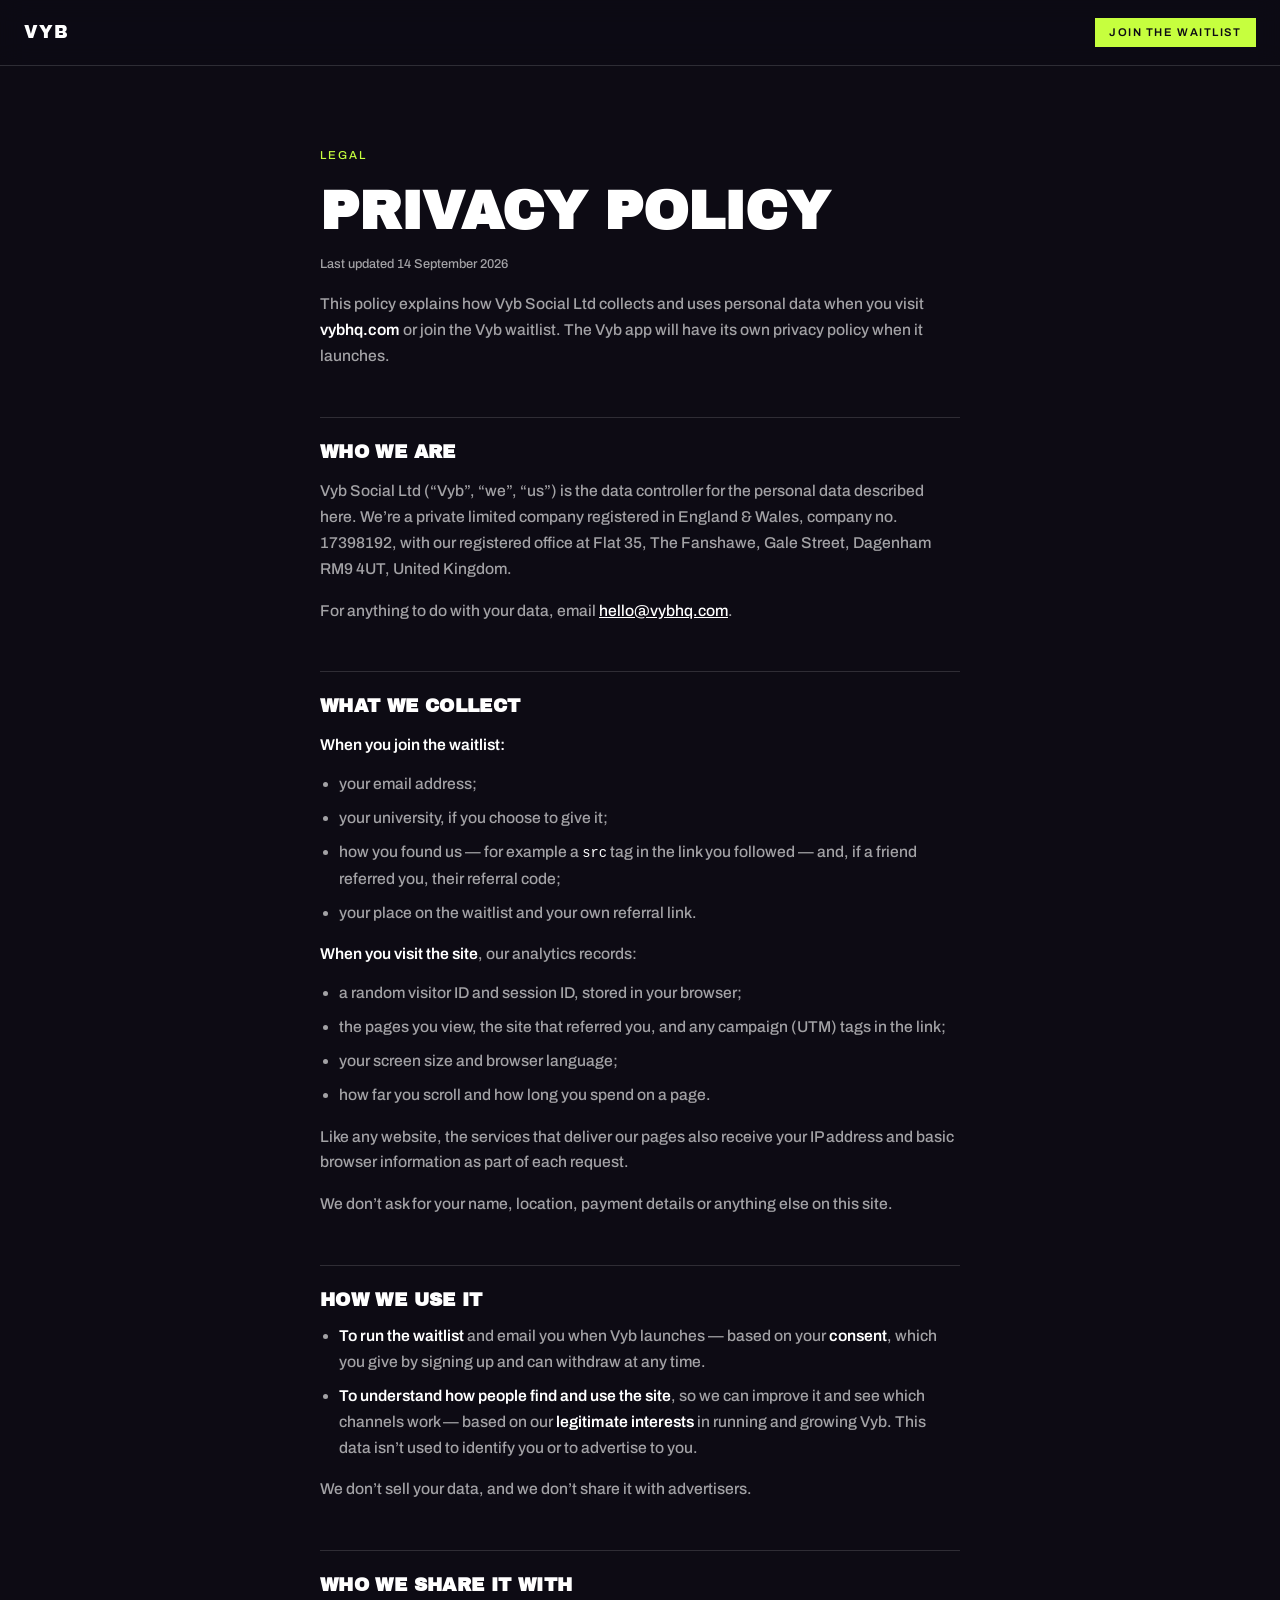
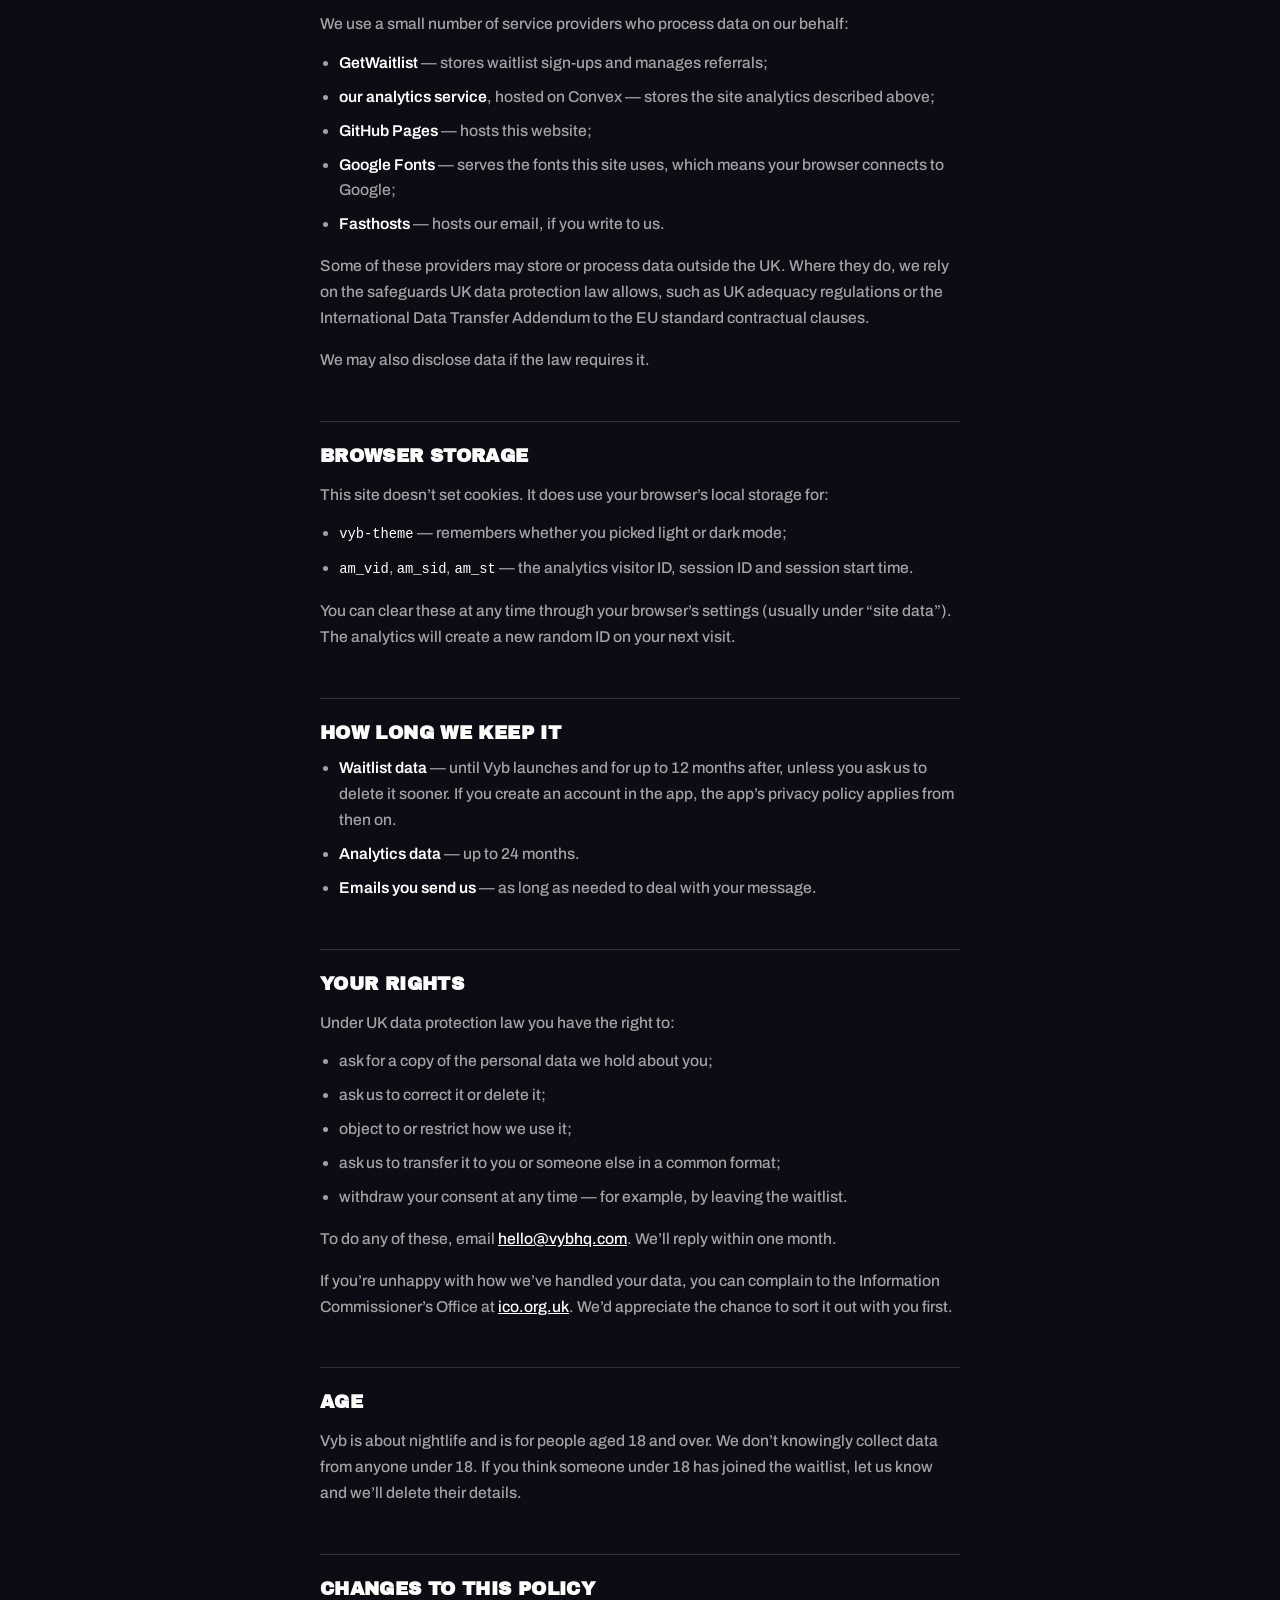
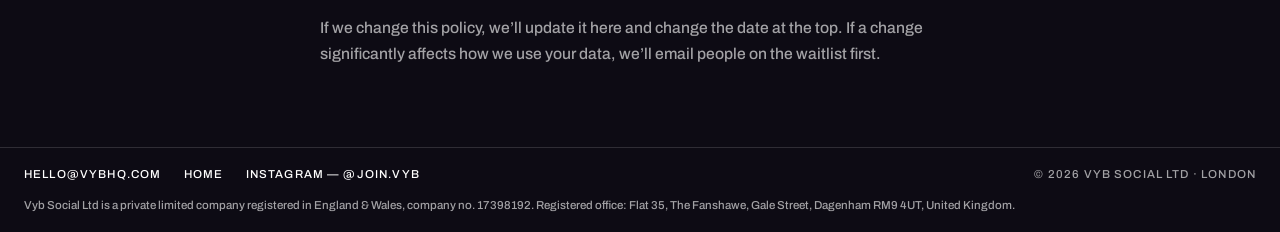
==== privacy.html @ f9a5bfe7 "Add About section, company footer, and privacy policy page Ties vybhq.com to Vyb Social Ltd for Appl" ====
<!DOCTYPE html>
<html lang="en">
<head>
<meta charset="utf-8">
<meta name="viewport" content="width=device-width, initial-scale=1">
<title>Privacy Policy — Vyb</title>
<meta name="description" content="How Vyb Social Ltd collects and uses personal data on vybhq.com and the Vyb waitlist.">
<link rel="icon" href="data:image/svg+xml,<svg xmlns='http://www.w3.org/2000/svg' viewBox='0 0 100 100'><rect width='100' height='100' rx='22' fill='%230D0B14'/><text x='50' y='72' font-size='60' font-family='Arial Black,sans-serif' font-weight='900' fill='%23C6FF3E' text-anchor='middle'>V</text></svg>">
<link rel="preconnect" href="https://fonts.googleapis.com">
<link rel="preconnect" href="https://fonts.gstatic.com" crossorigin>
<link href="https://fonts.googleapis.com/css2?family=Archivo:wght@500;600&family=Archivo+Black&display=swap" rel="stylesheet">
<style>
  :root {
    --bg: #0D0B14;
    --ink: #FFFFFF;
    --accent: #C6FF3E;
    --on-accent: #0D0B14;
    --muted: rgba(255,255,255,.62);
    --line: rgba(255,255,255,.14);
    --header-bg: rgba(13,11,20,.85);
  }
  [data-theme="light"] {
    --bg: #FFF6E8;
    --ink: #1B1B1B;
    --accent: #FF5C1F;
    --on-accent: #FFFFFF;
    --muted: #6E6250;
    --line: rgba(27,27,27,.16);
    --header-bg: rgba(255,246,232,.88);
  }
  * { margin: 0; padding: 0; box-sizing: border-box; }
  html { -webkit-text-size-adjust: 100%; }
  body {
    background: var(--bg);
    color: var(--ink);
    font-family: "Archivo", system-ui, sans-serif;
    font-weight: 500;
  }
  header {
    position: sticky;
    top: 0;
    z-index: 10;
    display: flex;
    justify-content: space-between;
    align-items: center;
    padding: 1.1rem 1.5rem;
    background: var(--header-bg);
    backdrop-filter: blur(12px);
    border-bottom: 1px solid var(--line);
  }
  .wordmark {
    font-family: "Archivo Black", sans-serif;
    font-size: 1.1rem;
    letter-spacing: .06em;
    color: var(--ink);
    text-decoration: none;
  }
  .header-cta {
    font-size: .7rem;
    font-weight: 600;
    letter-spacing: .14em;
    text-transform: uppercase;
    color: var(--on-accent);
    background: var(--accent);
    padding: .55rem .9rem;
    text-decoration: none;
  }
  main { padding: 4rem 1.5rem 5rem; }
  .inner { max-width: 40rem; margin: 0 auto; }
  .kicker {
    font-size: .72rem;
    letter-spacing: .18em;
    text-transform: uppercase;
    color: var(--accent);
    margin-bottom: 1.2rem;
  }
  h1 {
    font-family: "Archivo Black", sans-serif;
    font-size: clamp(2.2rem, 9vw, 3.4rem);
    line-height: 1;
    text-transform: uppercase;
  }
  .updated { margin-top: 1rem; font-size: .8rem; color: var(--muted); }
  h2 {
    font-family: "Archivo Black", sans-serif;
    font-size: 1.15rem;
    text-transform: uppercase;
    letter-spacing: .02em;
    margin-top: 3rem;
    padding-top: 1.5rem;
    border-top: 1px solid var(--line);
  }
  p, li { font-size: .98rem; line-height: 1.65; color: var(--muted); }
  p { margin-top: 1rem; }
  ul { margin-top: .8rem; padding-left: 1.2rem; }
  li + li { margin-top: .5rem; }
  b { color: var(--ink); font-weight: 600; }
  a { color: var(--ink); }
  a:hover { color: var(--accent); }
  code { font-size: .88em; color: var(--ink); }

  footer {
    border-top: 1px solid var(--line);
    padding: 1.25rem 1.5rem;
    display: flex;
    justify-content: space-between;
    align-items: center;
    gap: 1rem;
    flex-wrap: wrap;
    font-size: .72rem;
    letter-spacing: .1em;
    text-transform: uppercase;
    color: var(--muted);
  }
  footer a { color: var(--ink); text-decoration: none; }
  footer a:hover { color: var(--accent); }
  .footer-links { display: flex; flex-wrap: wrap; gap: .6rem 1.4rem; }
  .legal {
    flex-basis: 100%;
    font-size: .72rem;
    letter-spacing: 0;
    text-transform: none;
    line-height: 1.6;
    margin: 0;
  }
</style>
<script>
  // Match the theme chosen on the home page.
  try {
    if (localStorage.getItem("vyb-theme") === "light") {
      document.documentElement.setAttribute("data-theme", "light");
    }
  } catch (e) {}
</script>
</head>
<body>
  <header>
    <a class="wordmark" href="./">VYB</a>
    <a class="header-cta" href="./#join">Join the waitlist</a>
  </header>

  <main>
    <div class="inner">
      <p class="kicker">Legal</p>
      <h1>Privacy policy</h1>
      <p class="updated">Last updated 14 September 2026</p>

      <p>This policy explains how Vyb Social Ltd collects and uses personal data when you visit <b>vybhq.com</b> or join the Vyb waitlist. The Vyb app will have its own privacy policy when it launches.</p>

      <h2>Who we are</h2>
      <p>Vyb Social Ltd (“Vyb”, “we”, “us”) is the data controller for the personal data described here. We’re a private limited company registered in England &amp; Wales, company no. 17398192, with our registered office at Flat 35, The Fanshawe, Gale Street, Dagenham RM9 4UT, United Kingdom.</p>
      <p>For anything to do with your data, email <a href="mailto:hello@vybhq.com">hello@vybhq.com</a>.</p>

      <h2>What we collect</h2>
      <p><b>When you join the waitlist:</b></p>
      <ul>
        <li>your email address;</li>
        <li>your university, if you choose to give it;</li>
        <li>how you found us — for example a <code>src</code> tag in the link you followed — and, if a friend referred you, their referral code;</li>
        <li>your place on the waitlist and your own referral link.</li>
      </ul>
      <p><b>When you visit the site</b>, our analytics records:</p>
      <ul>
        <li>a random visitor ID and session ID, stored in your browser;</li>
        <li>the pages you view, the site that referred you, and any campaign (UTM) tags in the link;</li>
        <li>your screen size and browser language;</li>
        <li>how far you scroll and how long you spend on a page.</li>
      </ul>
      <p>Like any website, the services that deliver our pages also receive your IP address and basic browser information as part of each request.</p>
      <p>We don’t ask for your name, location, payment details or anything else on this site.</p>

      <h2>How we use it</h2>
      <ul>
        <li><b>To run the waitlist</b> and email you when Vyb launches — based on your <b>consent</b>, which you give by signing up and can withdraw at any time.</li>
        <li><b>To understand how people find and use the site</b>, so we can improve it and see which channels work — based on our <b>legitimate interests</b> in running and growing Vyb. This data isn’t used to identify you or to advertise to you.</li>
      </ul>
      <p>We don’t sell your data, and we don’t share it with advertisers.</p>

      <h2>Who we share it with</h2>
      <p>We use a small number of service providers who process data on our behalf:</p>
      <ul>
        <li><b>GetWaitlist</b> — stores waitlist sign-ups and manages referrals;</li>
        <li><b>our analytics service</b>, hosted on Convex — stores the site analytics described above;</li>
        <li><b>GitHub Pages</b> — hosts this website;</li>
        <li><b>Google Fonts</b> — serves the fonts this site uses, which means your browser connects to Google;</li>
        <li><b>Fasthosts</b> — hosts our email, if you write to us.</li>
      </ul>
      <p>Some of these providers may store or process data outside the UK. Where they do, we rely on the safeguards UK data protection law allows, such as UK adequacy regulations or the International Data Transfer Addendum to the EU standard contractual clauses.</p>
      <p>We may also disclose data if the law requires it.</p>

      <h2>Browser storage</h2>
      <p>This site doesn’t set cookies. It does use your browser’s local storage for:</p>
      <ul>
        <li><code>vyb-theme</code> — remembers whether you picked light or dark mode;</li>
        <li><code>am_vid</code>, <code>am_sid</code>, <code>am_st</code> — the analytics visitor ID, session ID and session start time.</li>
      </ul>
      <p>You can clear these at any time through your browser’s settings (usually under “site data”). The analytics will create a new random ID on your next visit.</p>

      <h2>How long we keep it</h2>
      <ul>
        <li><b>Waitlist data</b> — until Vyb launches and for up to 12 months after, unless you ask us to delete it sooner. If you create an account in the app, the app’s privacy policy applies from then on.</li>
        <li><b>Analytics data</b> — up to 24 months.</li>
        <li><b>Emails you send us</b> — as long as needed to deal with your message.</li>
      </ul>

      <h2>Your rights</h2>
      <p>Under UK data protection law you have the right to:</p>
      <ul>
        <li>ask for a copy of the personal data we hold about you;</li>
        <li>ask us to correct it or delete it;</li>
        <li>object to or restrict how we use it;</li>
        <li>ask us to transfer it to you or someone else in a common format;</li>
        <li>withdraw your consent at any time — for example, by leaving the waitlist.</li>
      </ul>
      <p>To do any of these, email <a href="mailto:hello@vybhq.com">hello@vybhq.com</a>. We’ll reply within one month.</p>
      <p>If you’re unhappy with how we’ve handled your data, you can complain to the Information Commissioner’s Office at <a href="https://ico.org.uk/make-a-complaint/" target="_blank" rel="noopener">ico.org.uk</a>. We’d appreciate the chance to sort it out with you first.</p>

      <h2>Age</h2>
      <p>Vyb is about nightlife and is for people aged 18 and over. We don’t knowingly collect data from anyone under 18. If you think someone under 18 has joined the waitlist, let us know and we’ll delete their details.</p>

      <h2>Changes to this policy</h2>
      <p>If we change this policy, we’ll update it here and change the date at the top. If a change significantly affects how we use your data, we’ll email people on the waitlist first.</p>
    </div>
  </main>

  <footer>
    <nav class="footer-links">
      <a href="mailto:hello@vybhq.com">hello@vybhq.com</a>
      <a href="./">Home</a>
      <a href="https://instagram.com/join.vyb" target="_blank" rel="noopener">Instagram — @join.vyb</a>
    </nav>
    <span>© 2026 Vyb Social Ltd · London</span>
    <p class="legal">Vyb Social Ltd is a private limited company registered in England &amp; Wales, company no. 17398192. Registered office: Flat 35, The Fanshawe, Gale Street, Dagenham RM9 4UT, United Kingdom.</p>
  </footer>
</body>
</html>
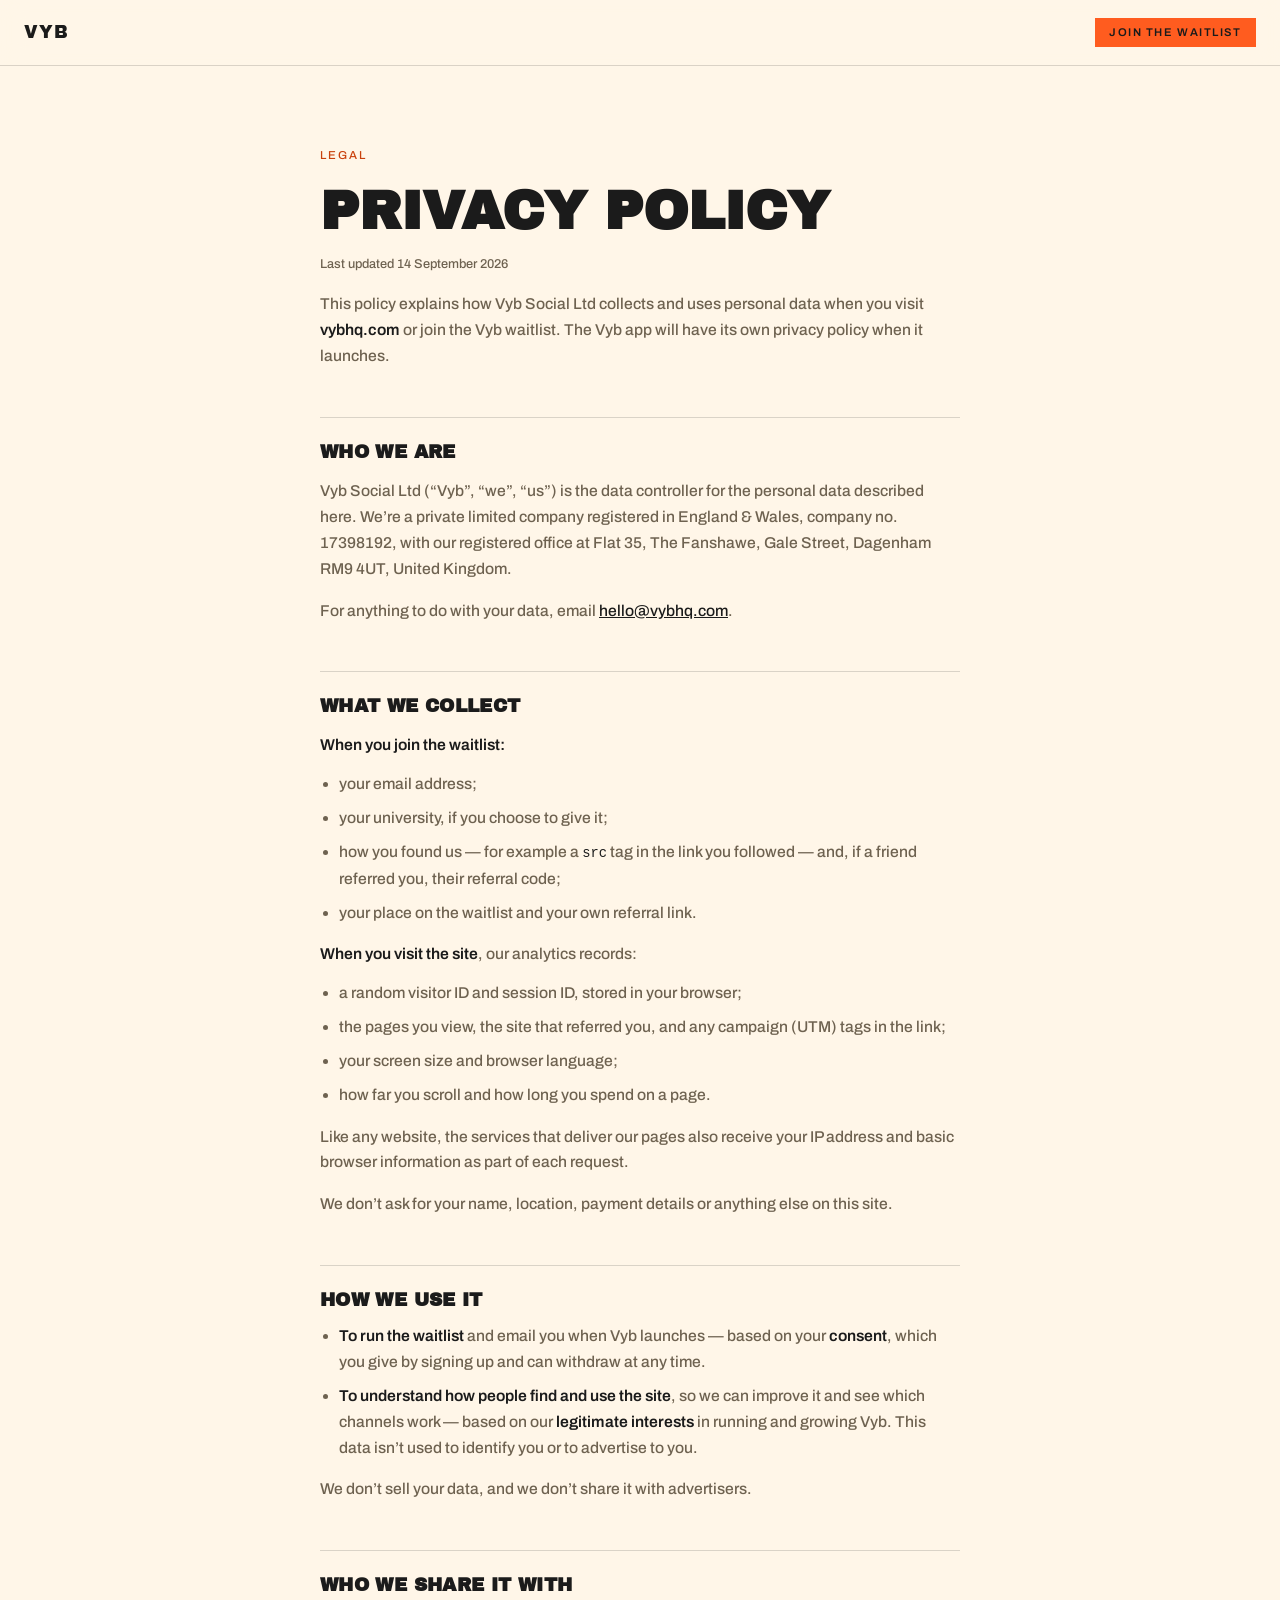
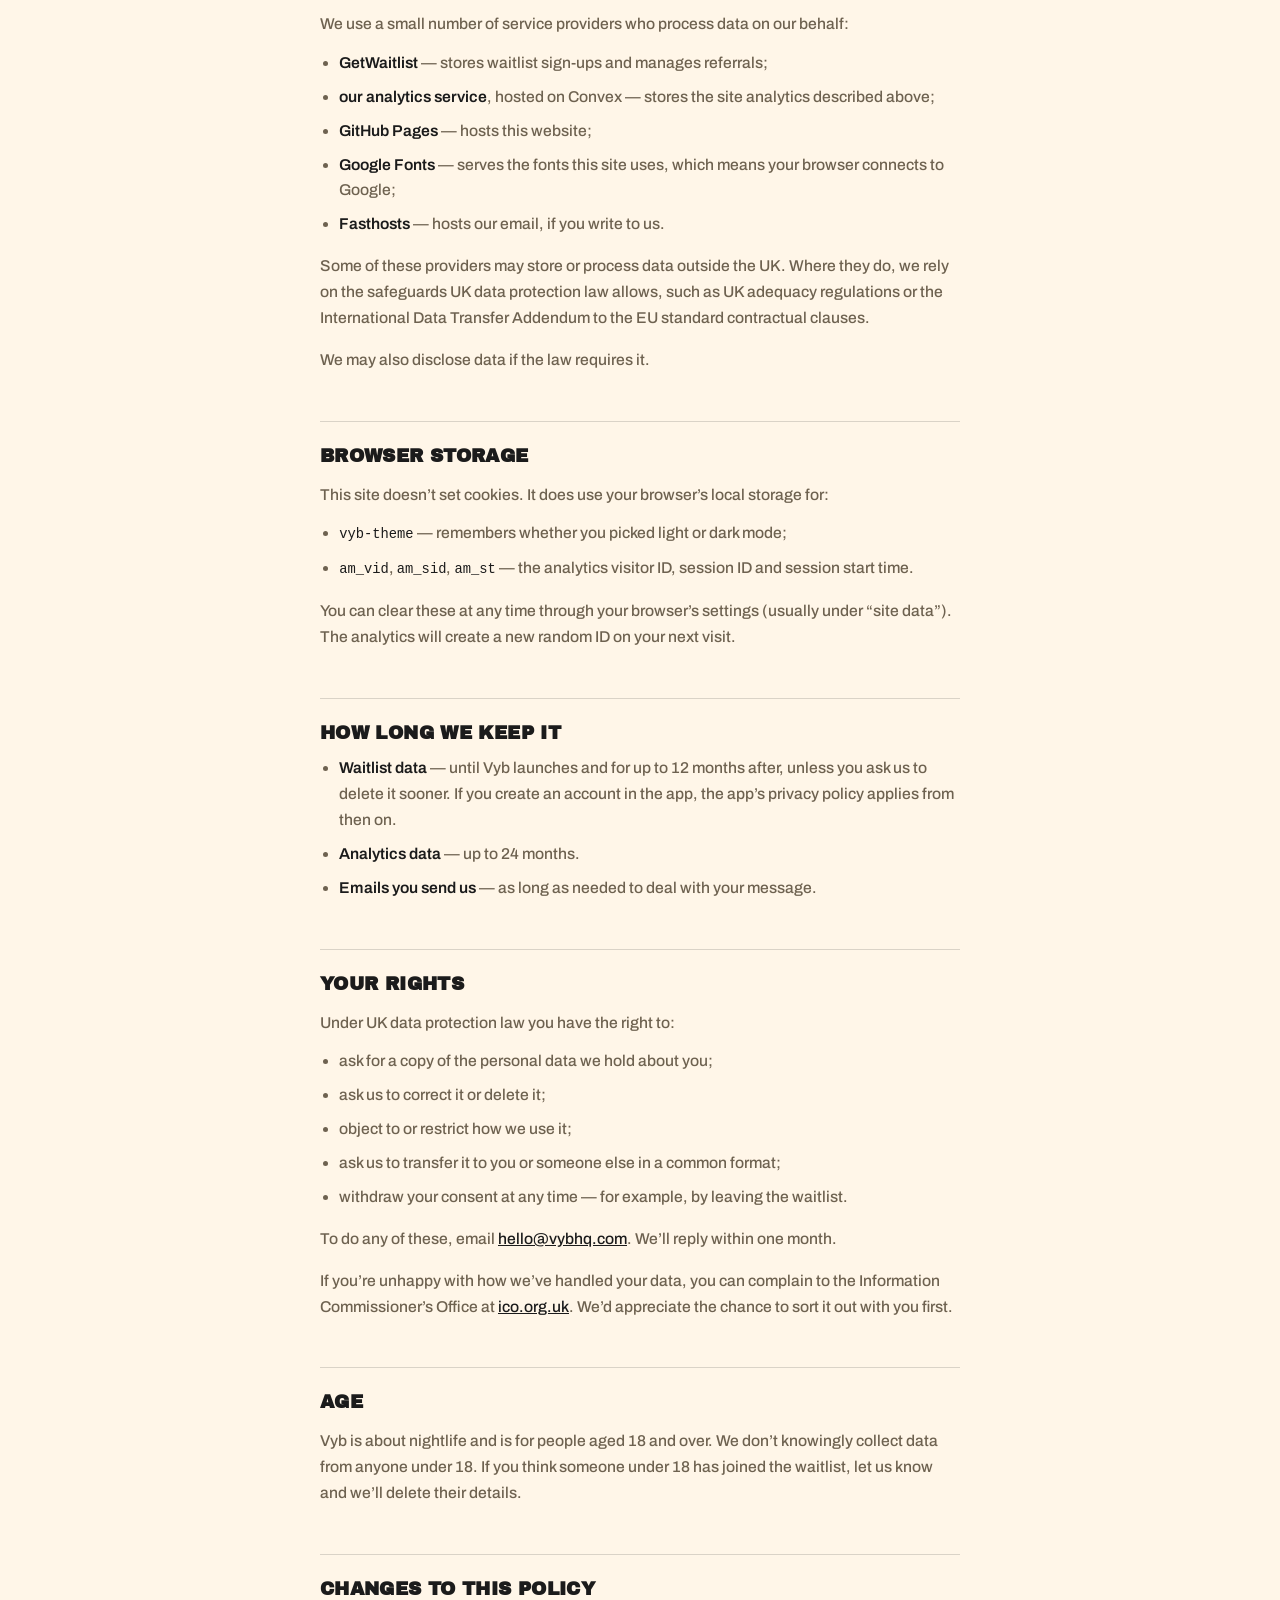
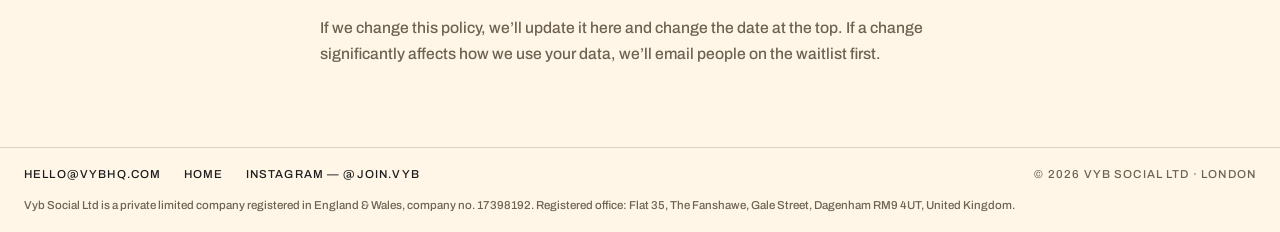
==== commit b14079f9: "Shorten scroll zoom and set theme before first paint - Cut the sticky zoom stage from 260svh to 180s" ====
--- a/privacy.html
+++ b/privacy.html
@@ -14,6 +14,7 @@
     --bg: #0D0B14;
     --ink: #FFFFFF;
     --accent: #C6FF3E;
+    --accent-text: #C6FF3E;
     --on-accent: #0D0B14;
     --muted: rgba(255,255,255,.62);
     --line: rgba(255,255,255,.14);
@@ -22,8 +23,9 @@
   [data-theme="light"] {
     --bg: #FFF6E8;
     --ink: #1B1B1B;
-    --accent: #FF5C1F;
-    --on-accent: #FFFFFF;
+    --accent: #FF5C1F;       /* fills (buttons) — pair with dark text, 5.6:1 */
+    --accent-text: #C9410C;  /* orange text on cream — 4.6:1 (AA) */
+    --on-accent: #1B1B1B;
     --muted: #6E6250;
     --line: rgba(27,27,27,.16);
     --header-bg: rgba(255,246,232,.88);
@@ -71,7 +73,7 @@
     font-size: .72rem;
     letter-spacing: .18em;
     text-transform: uppercase;
-    color: var(--accent);
+    color: var(--accent-text);
     margin-bottom: 1.2rem;
   }
   h1 {
@@ -96,7 +98,7 @@
   li + li { margin-top: .5rem; }
   b { color: var(--ink); font-weight: 600; }
   a { color: var(--ink); }
-  a:hover { color: var(--accent); }
+  a:hover { color: var(--accent-text); }
   code { font-size: .88em; color: var(--ink); }
 
   footer {
@@ -113,7 +115,7 @@
     color: var(--muted);
   }
   footer a { color: var(--ink); text-decoration: none; }
-  footer a:hover { color: var(--accent); }
+  footer a:hover { color: var(--accent-text); }
   .footer-links { display: flex; flex-wrap: wrap; gap: .6rem 1.4rem; }
   .legal {
     flex-basis: 100%;
@@ -125,12 +127,15 @@
   }
 </style>
 <script>
-  // Match the theme chosen on the home page.
-  try {
-    if (localStorage.getItem("vyb-theme") === "light") {
-      document.documentElement.setAttribute("data-theme", "light");
+  // Match the home page: saved choice, else the device setting.
+  (function () {
+    var mode = null;
+    try { mode = localStorage.getItem("vyb-theme"); } catch (e) {}
+    if (mode !== "light" && mode !== "dark") {
+      mode = window.matchMedia && matchMedia("(prefers-color-scheme: light)").matches ? "light" : "dark";
     }
-  } catch (e) {}
+    if (mode === "light") document.documentElement.setAttribute("data-theme", "light");
+  })();
 </script>
 </head>
 <body>
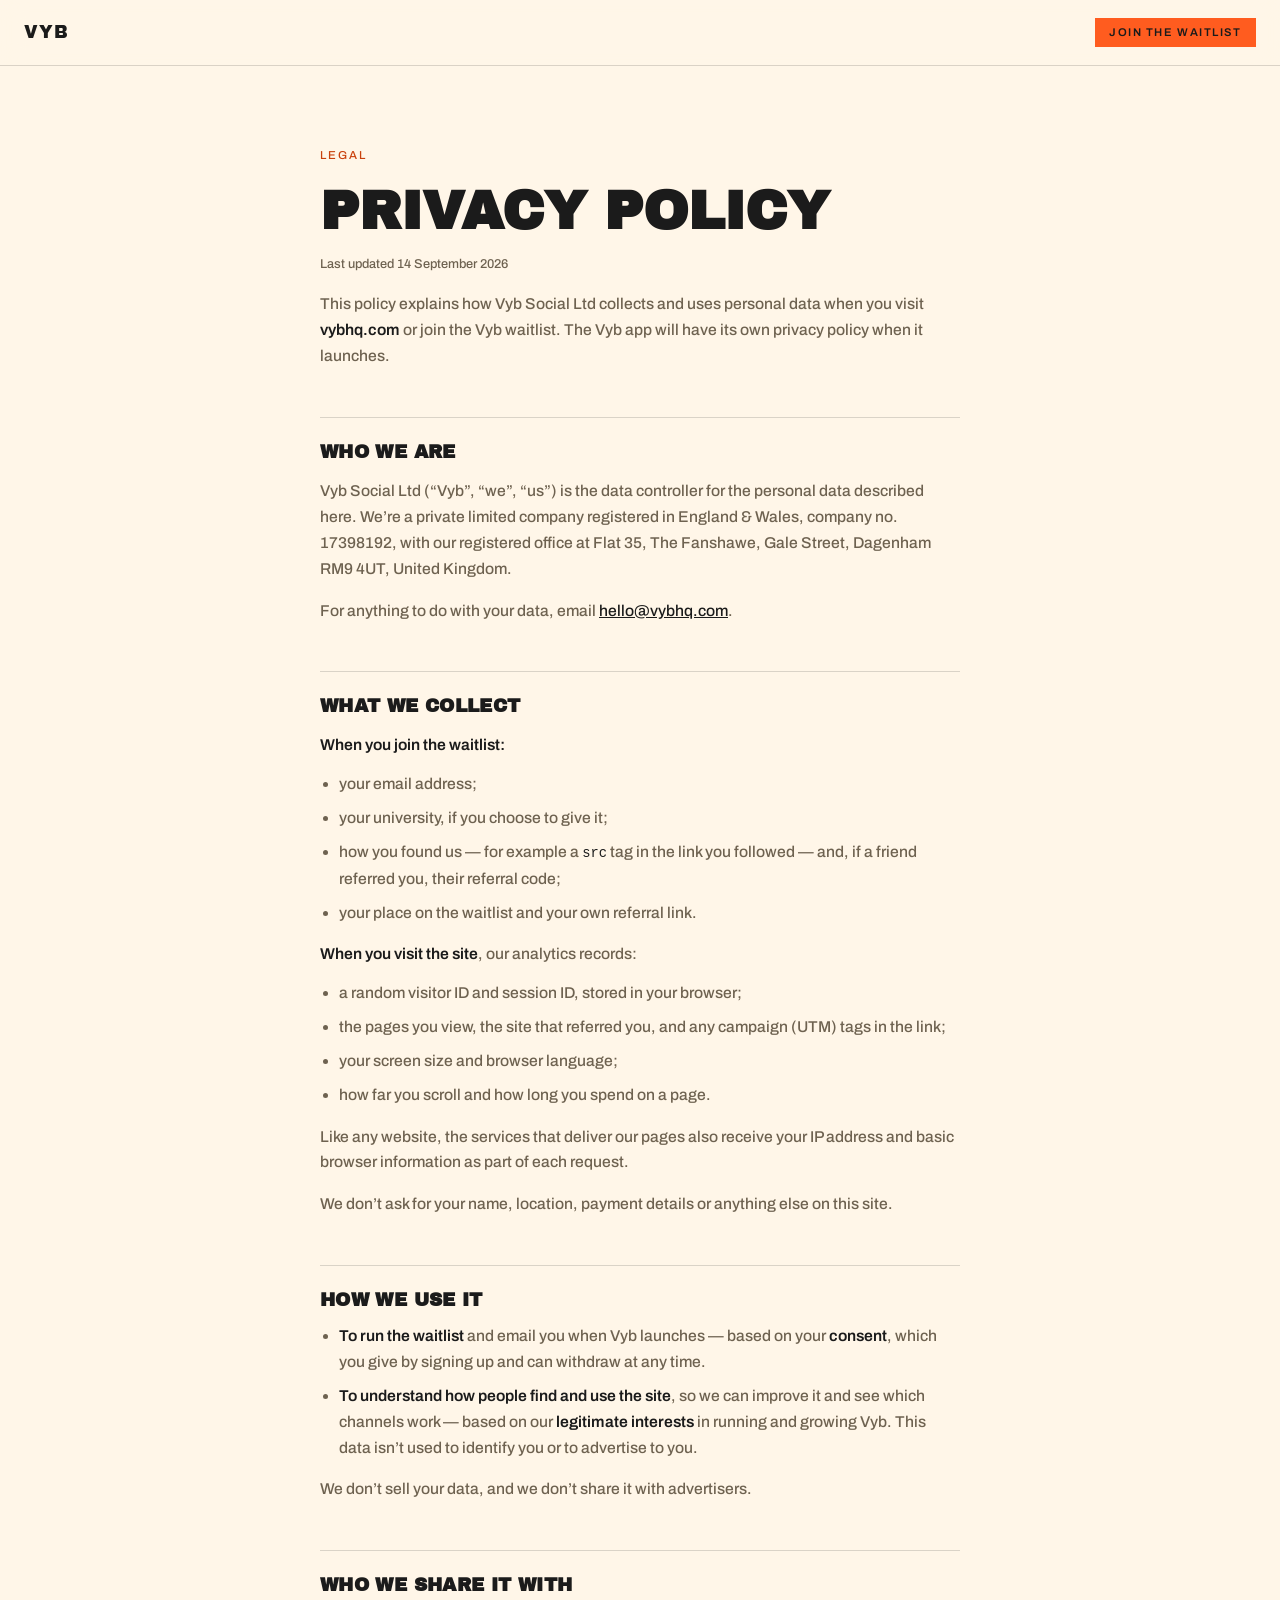
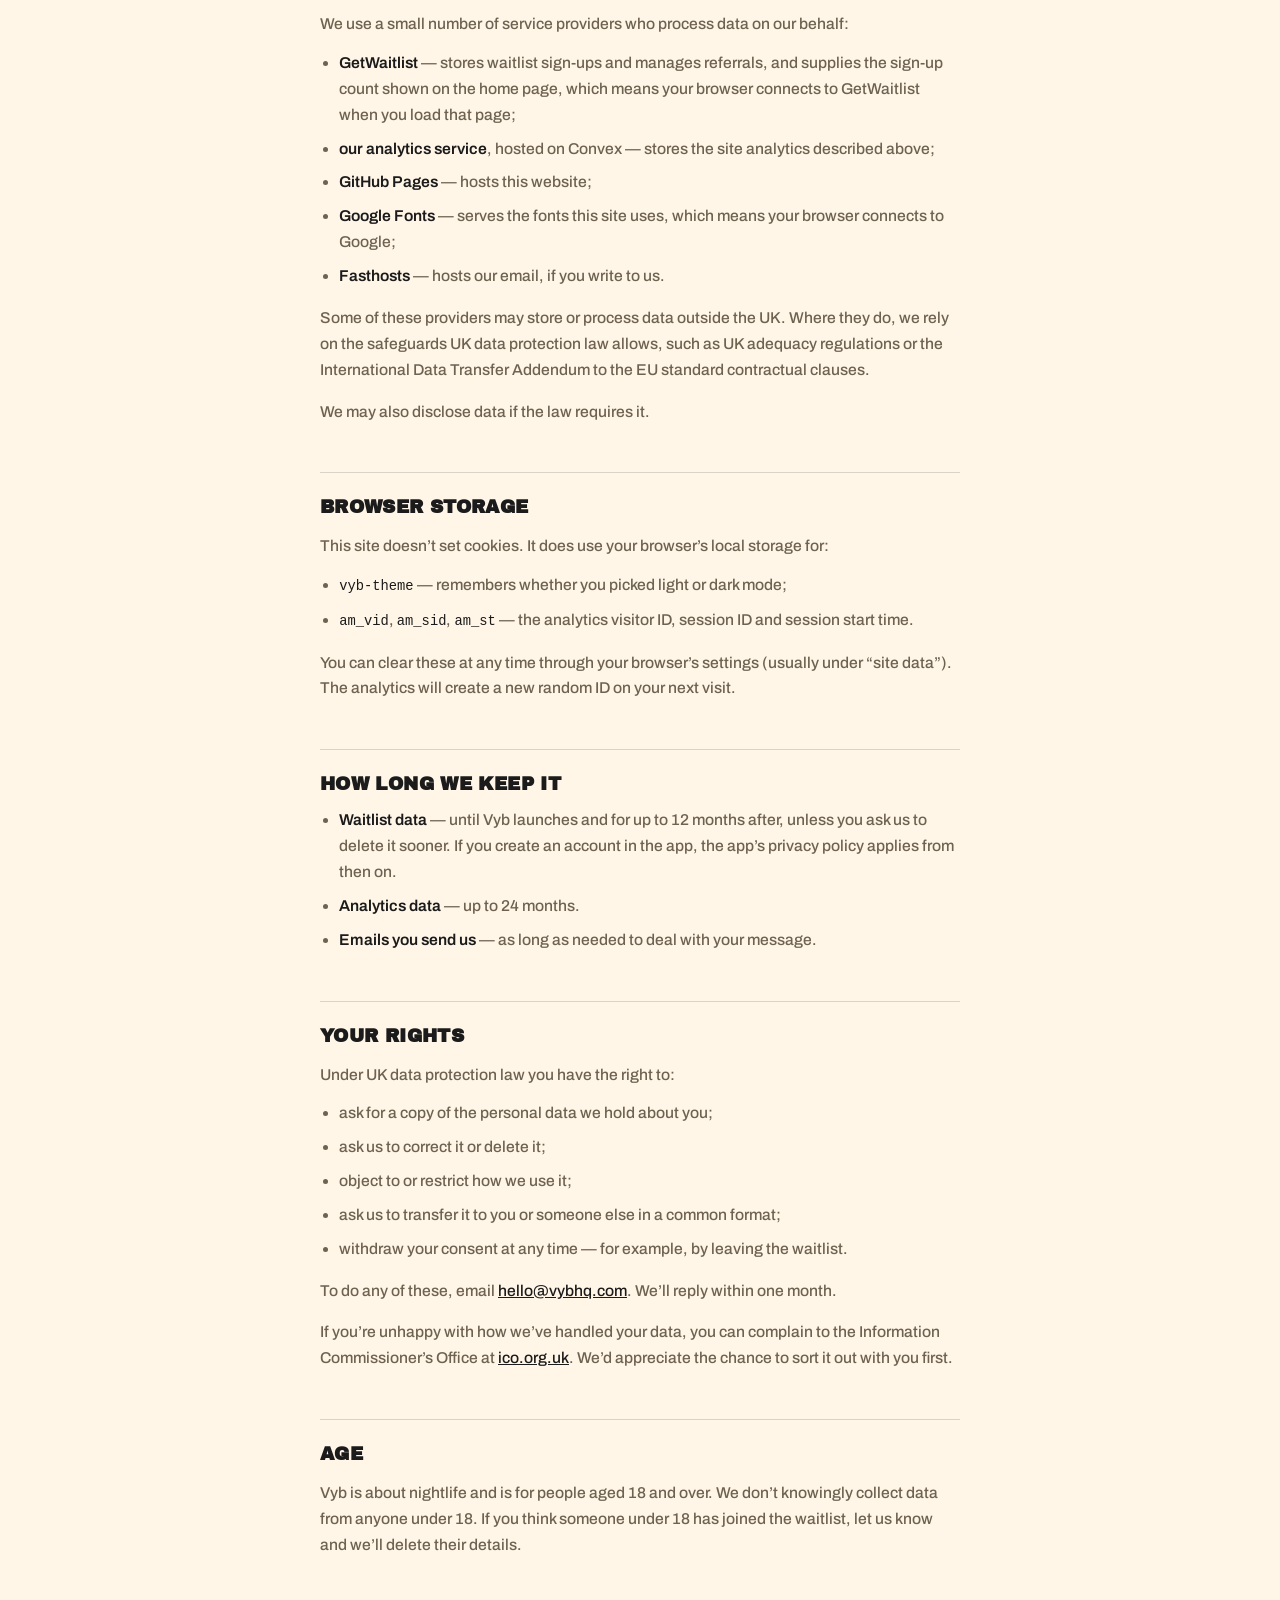
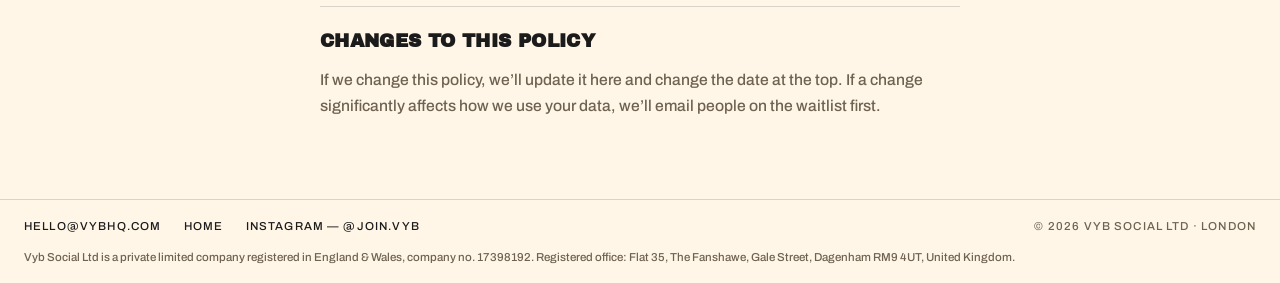
==== commit 4e2b4215: "Add native sharing, reliable copy, and a live waitlist count - Success card shows the referral link " ====
--- a/privacy.html
+++ b/privacy.html
@@ -99,6 +99,7 @@
   b { color: var(--ink); font-weight: 600; }
   a { color: var(--ink); }
   a:hover { color: var(--accent-text); }
+  a:focus-visible { outline: 2px solid var(--ink); outline-offset: 3px; }
   code { font-size: .88em; color: var(--ink); }
 
   footer {
@@ -184,7 +185,7 @@
       <h2>Who we share it with</h2>
       <p>We use a small number of service providers who process data on our behalf:</p>
       <ul>
-        <li><b>GetWaitlist</b> — stores waitlist sign-ups and manages referrals;</li>
+        <li><b>GetWaitlist</b> — stores waitlist sign-ups and manages referrals, and supplies the sign-up count shown on the home page, which means your browser connects to GetWaitlist when you load that page;</li>
         <li><b>our analytics service</b>, hosted on Convex — stores the site analytics described above;</li>
         <li><b>GitHub Pages</b> — hosts this website;</li>
         <li><b>Google Fonts</b> — serves the fonts this site uses, which means your browser connects to Google;</li>
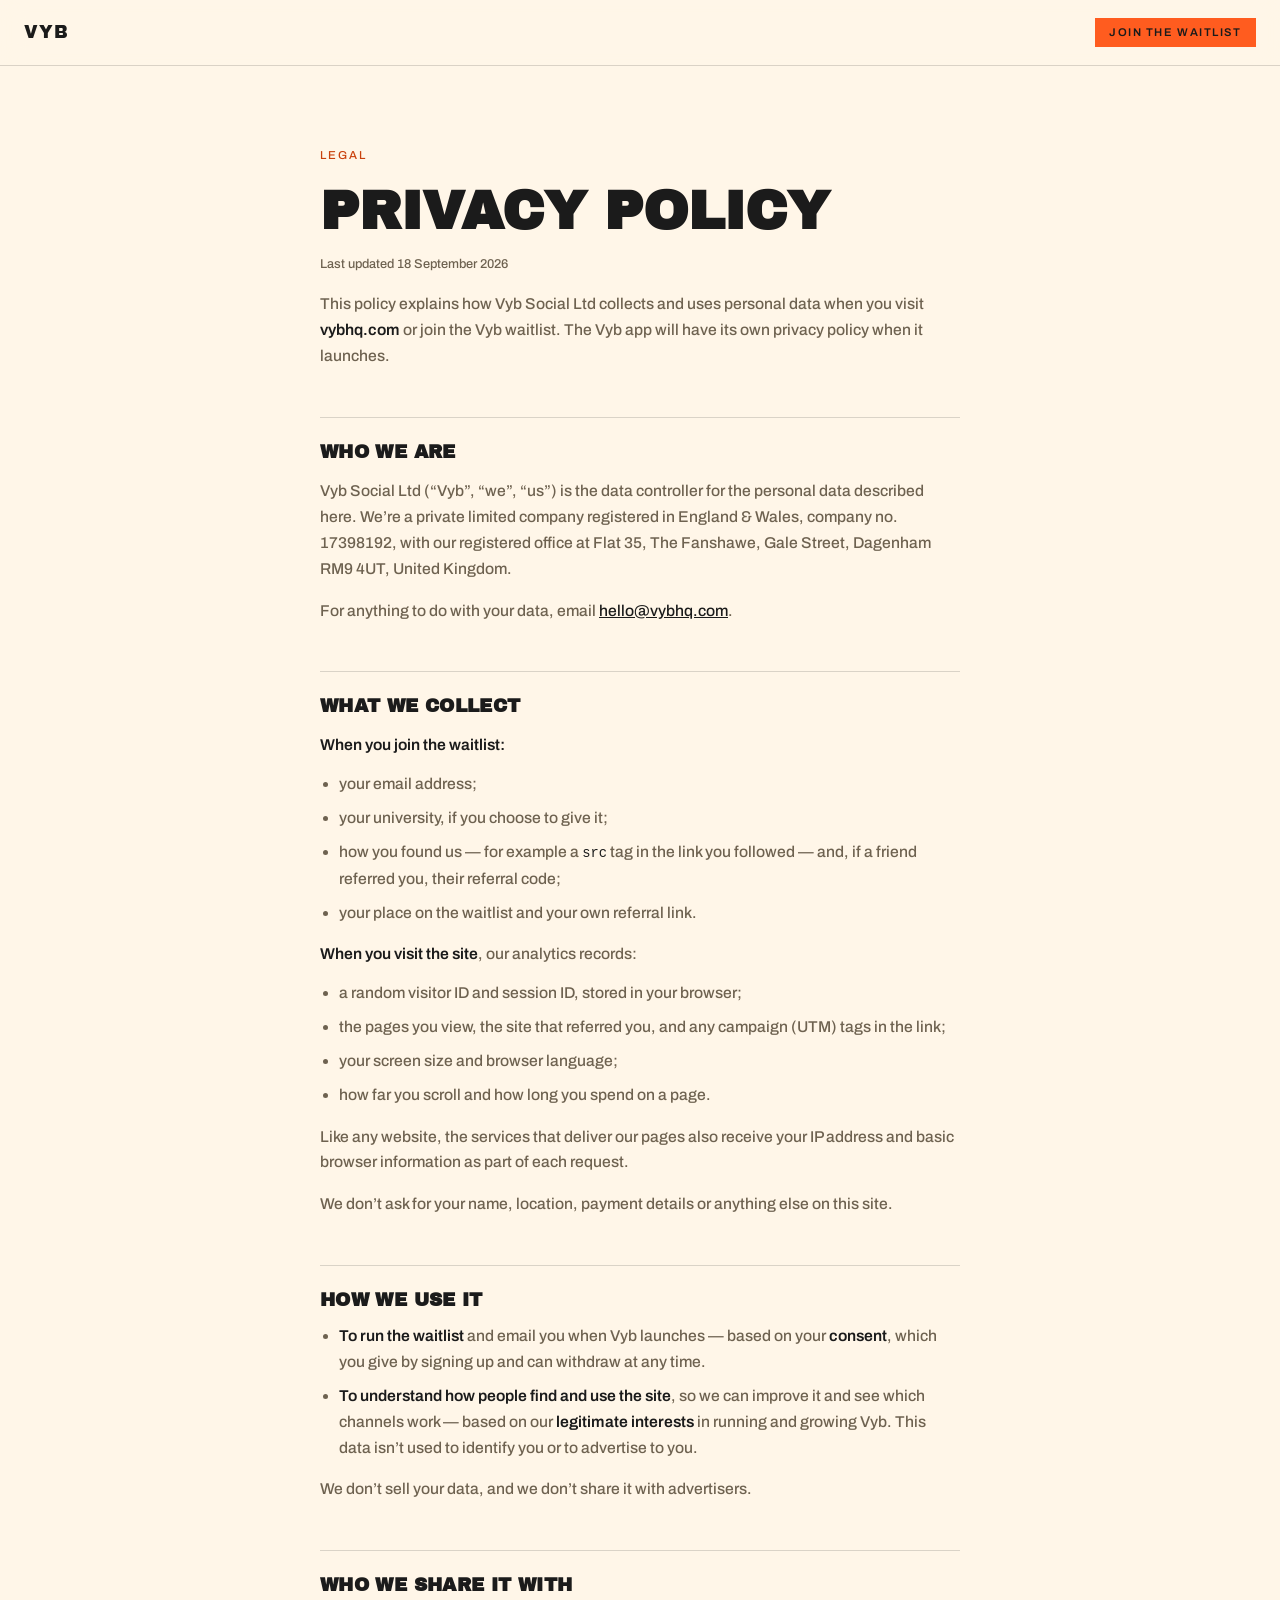
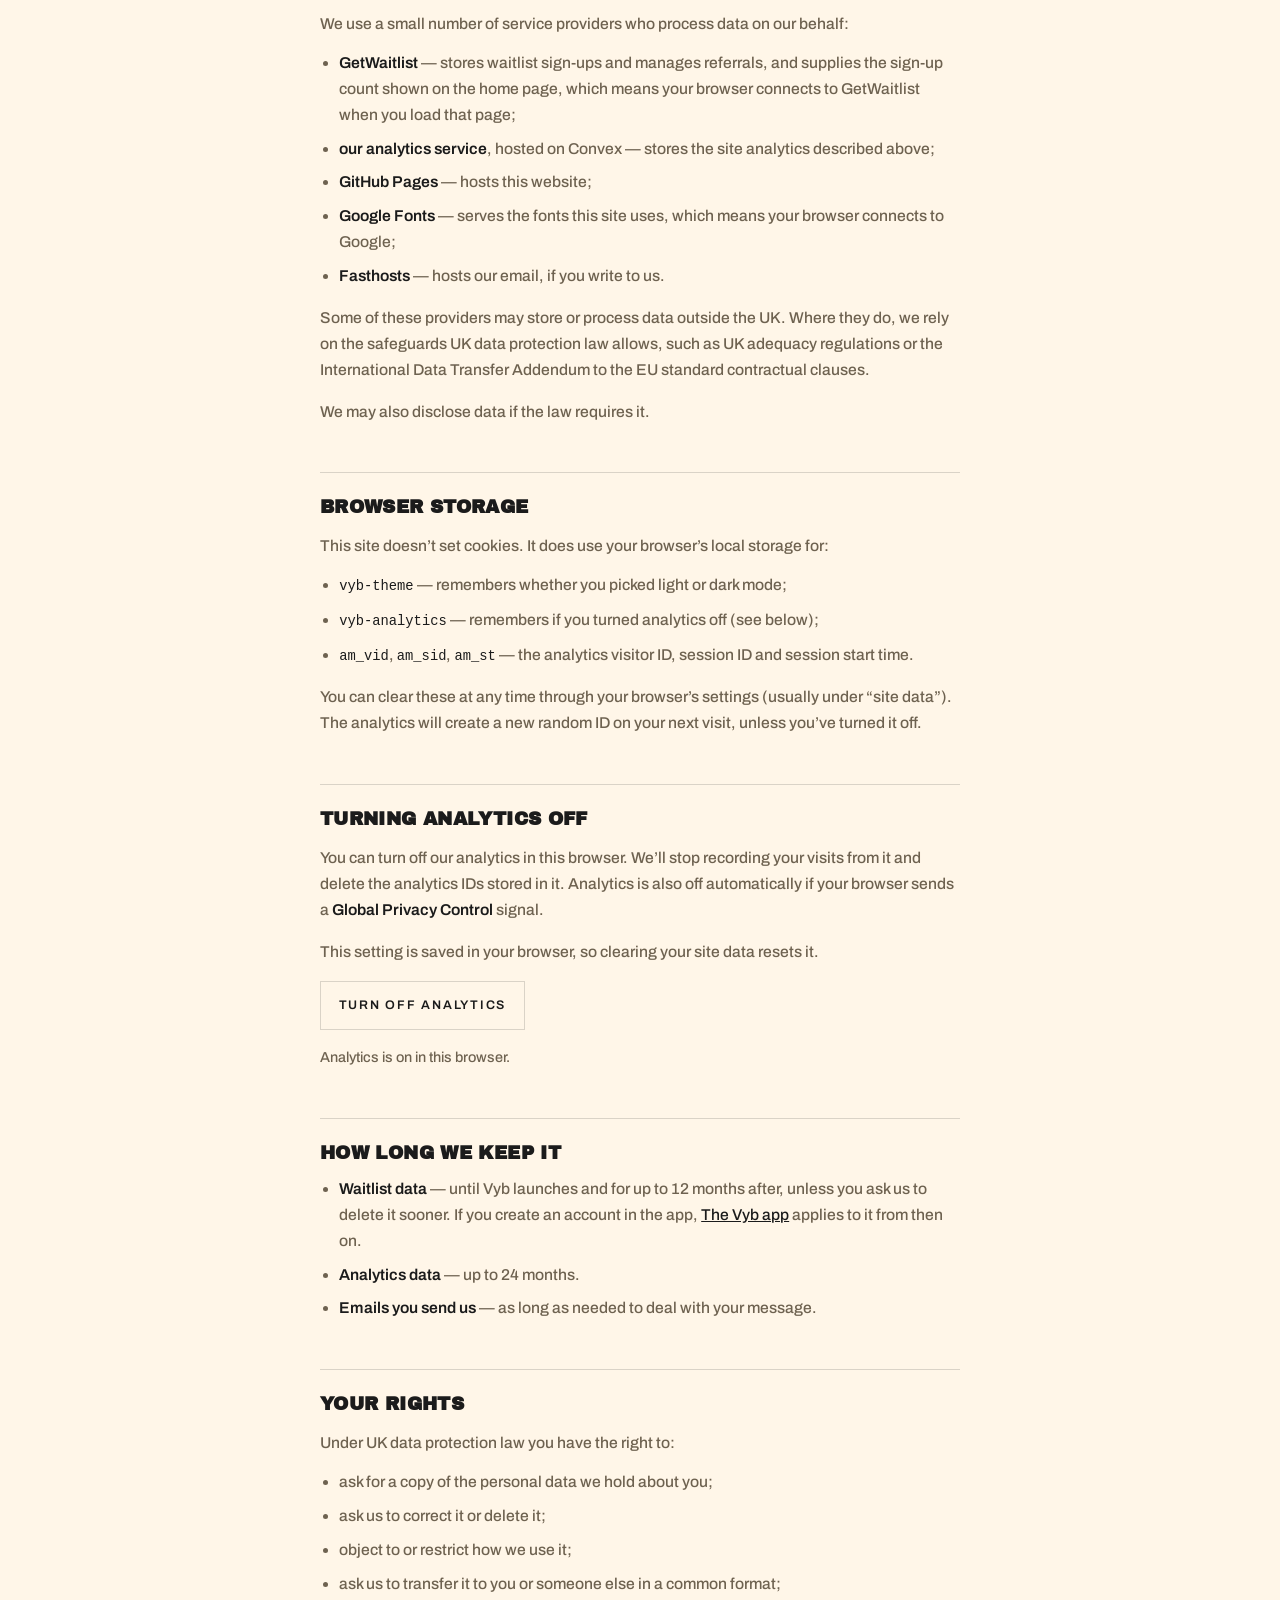
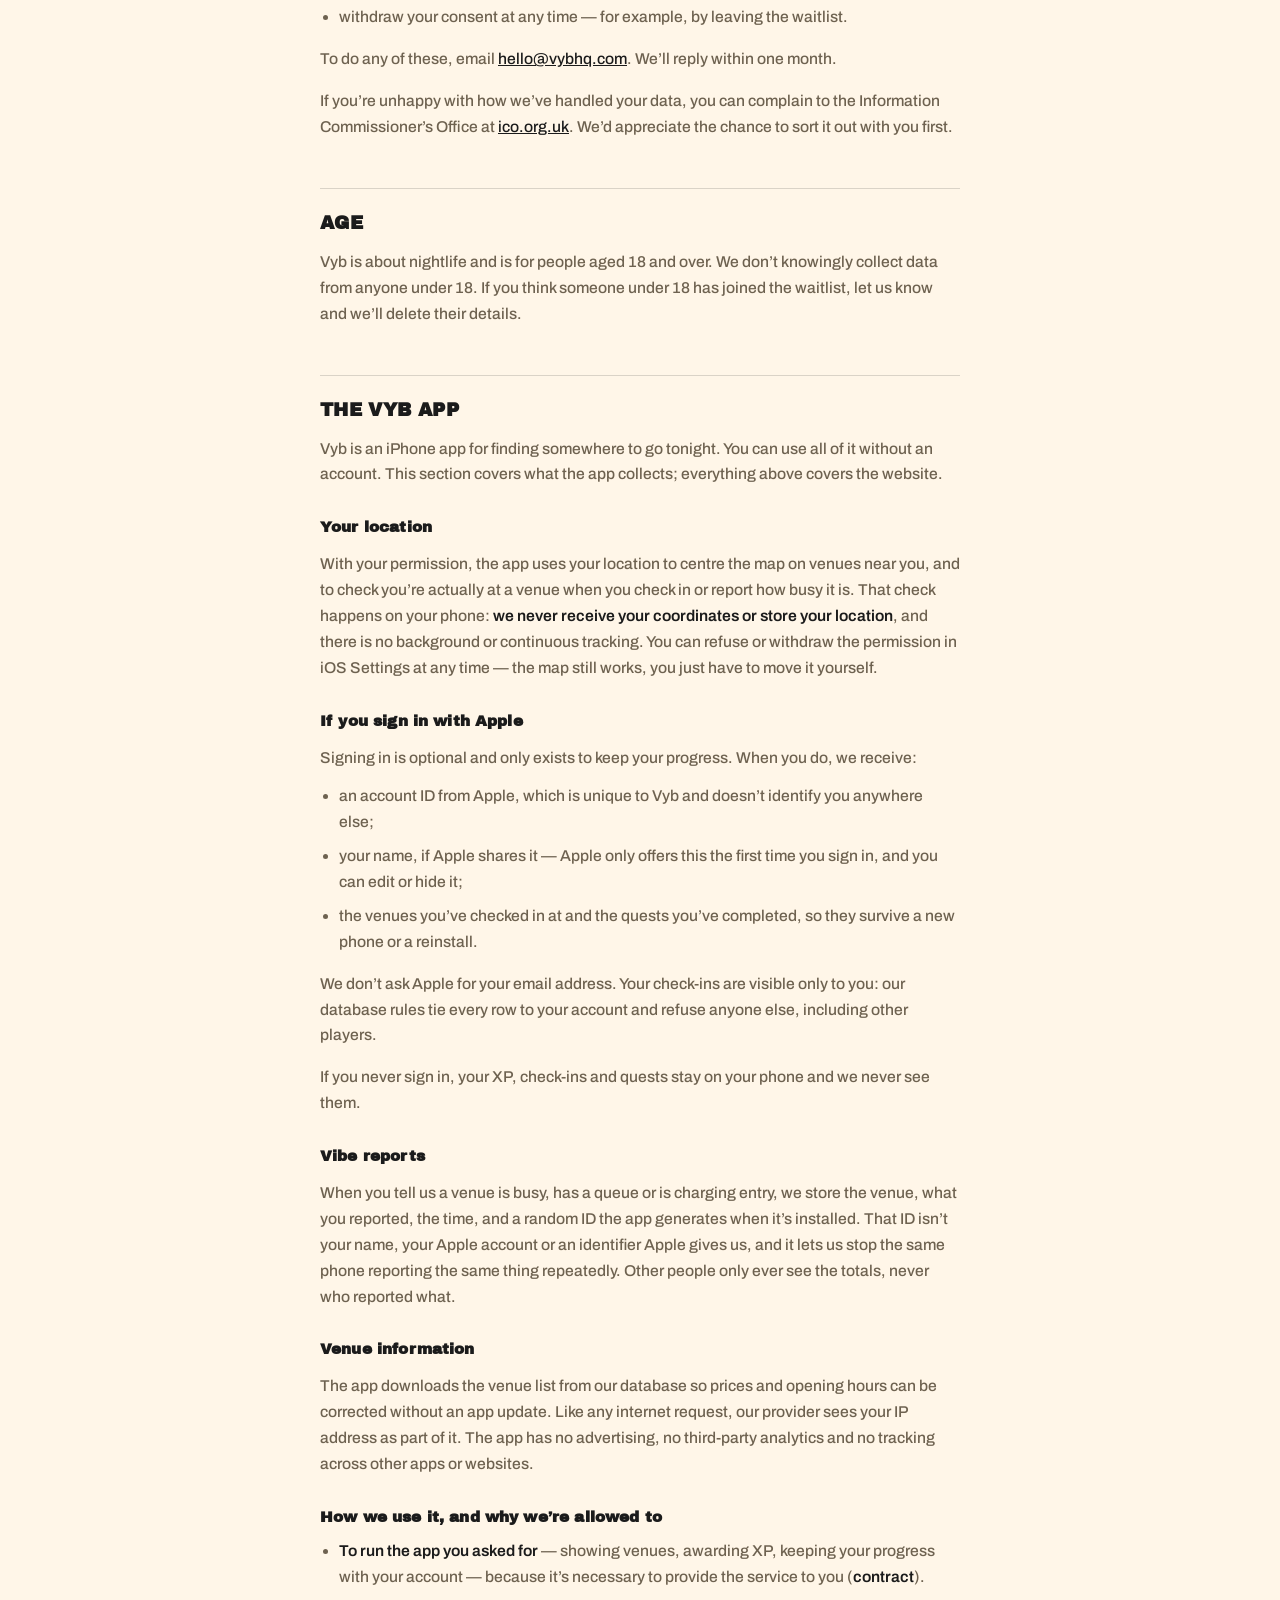
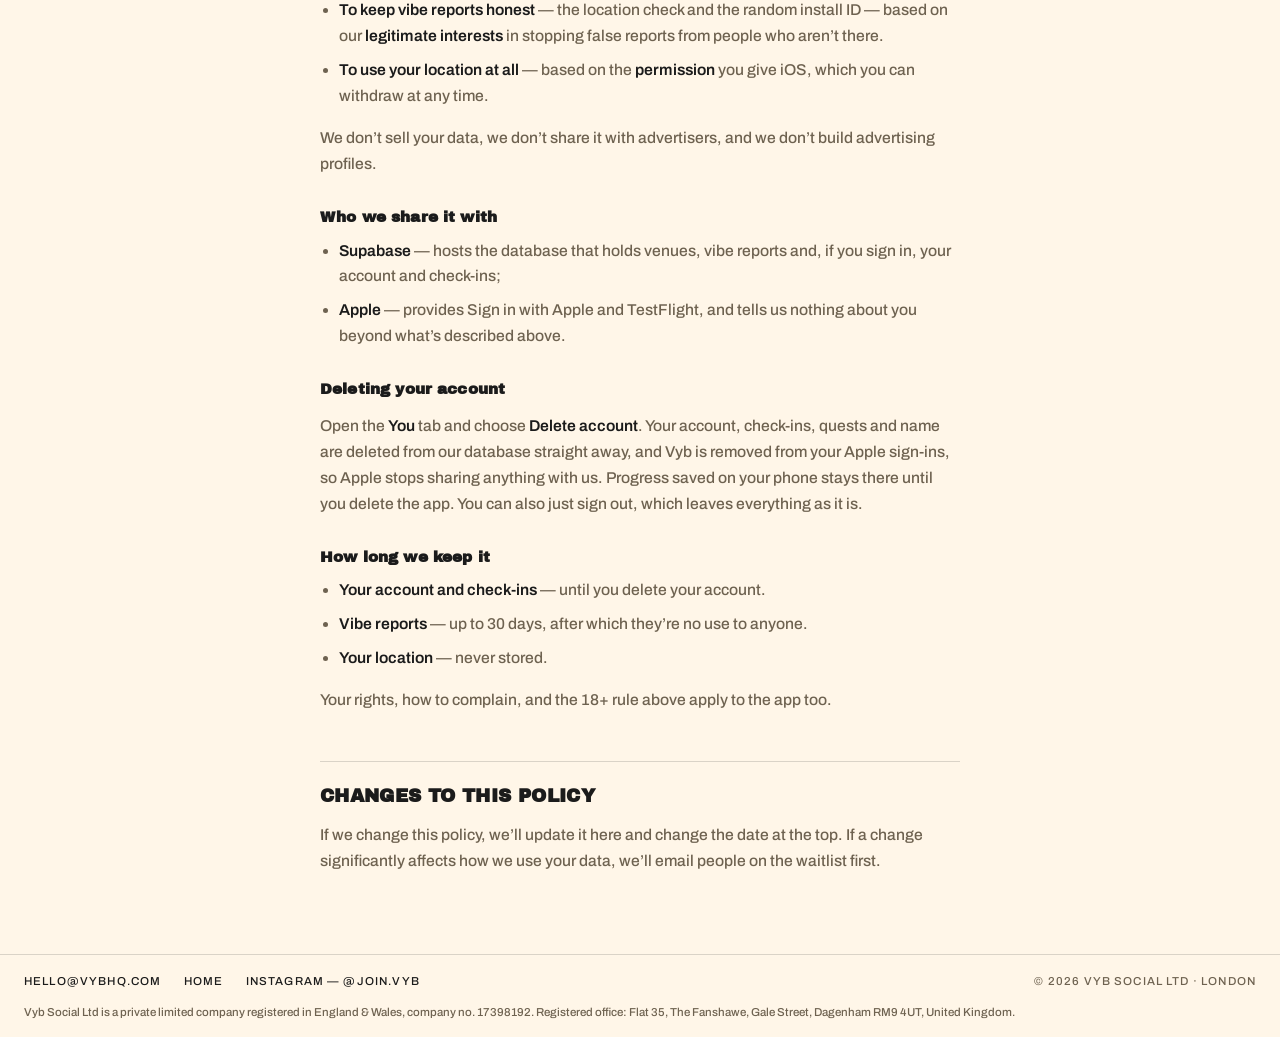
==== commit ea478822: "Cover the iPhone app in the privacy policy Adds a Vyb app section: location handling, optional Sign " ====
--- a/privacy.html
+++ b/privacy.html
@@ -4,8 +4,10 @@
 <meta charset="utf-8">
 <meta name="viewport" content="width=device-width, initial-scale=1">
 <title>Privacy Policy — Vyb</title>
-<meta name="description" content="How Vyb Social Ltd collects and uses personal data on vybhq.com and the Vyb waitlist.">
+<meta name="description" content="How Vyb Social Ltd collects and uses personal data on vybhq.com, the Vyb waitlist and the Vyb iPhone app.">
 <link rel="icon" href="data:image/svg+xml,<svg xmlns='http://www.w3.org/2000/svg' viewBox='0 0 100 100'><rect width='100' height='100' rx='22' fill='%230D0B14'/><text x='50' y='72' font-size='60' font-family='Arial Black,sans-serif' font-weight='900' fill='%23C6FF3E' text-anchor='middle'>V</text></svg>">
+<link rel="apple-touch-icon" href="assets/apple-touch-icon.png">
+<meta name="theme-color" content="#0D0B14">
 <link rel="preconnect" href="https://fonts.googleapis.com">
 <link rel="preconnect" href="https://fonts.gstatic.com" crossorigin>
 <link href="https://fonts.googleapis.com/css2?family=Archivo:wght@500;600&family=Archivo+Black&display=swap" rel="stylesheet">
@@ -92,6 +94,13 @@
     padding-top: 1.5rem;
     border-top: 1px solid var(--line);
   }
+  h3 {
+    font-family: "Archivo Black", sans-serif;
+    font-size: .95rem;
+    letter-spacing: .01em;
+    margin-top: 2rem;
+    color: var(--ink);
+  }
   p, li { font-size: .98rem; line-height: 1.65; color: var(--muted); }
   p { margin-top: 1rem; }
   ul { margin-top: .8rem; padding-left: 1.2rem; }
@@ -99,7 +108,21 @@
   b { color: var(--ink); font-weight: 600; }
   a { color: var(--ink); }
   a:hover { color: var(--accent-text); }
-  a:focus-visible { outline: 2px solid var(--ink); outline-offset: 3px; }
+  a:focus-visible, button:focus-visible { outline: 2px solid var(--ink); outline-offset: 3px; }
+  .opt-btn {
+    font: inherit;
+    font-size: .78rem;
+    font-weight: 600;
+    letter-spacing: .14em;
+    text-transform: uppercase;
+    color: var(--ink);
+    background: none;
+    border: 1px solid var(--line);
+    padding: .85rem 1.1rem;
+    cursor: pointer;
+  }
+  .opt-btn:hover { border-color: var(--ink); }
+  .analytics-status { font-size: .9rem; }
   code { font-size: .88em; color: var(--ink); }
 
   footer {
@@ -136,6 +159,7 @@
       mode = window.matchMedia && matchMedia("(prefers-color-scheme: light)").matches ? "light" : "dark";
     }
     if (mode === "light") document.documentElement.setAttribute("data-theme", "light");
+    document.querySelector('meta[name="theme-color"]').content = mode === "light" ? "#FFF6E8" : "#0D0B14";
   })();
 </script>
 </head>
@@ -149,7 +173,7 @@
     <div class="inner">
       <p class="kicker">Legal</p>
       <h1>Privacy policy</h1>
-      <p class="updated">Last updated 14 September 2026</p>
+      <p class="updated">Last updated 18 September 2026</p>
 
       <p>This policy explains how Vyb Social Ltd collects and uses personal data when you visit <b>vybhq.com</b> or join the Vyb waitlist. The Vyb app will have its own privacy policy when it launches.</p>
 
@@ -198,13 +222,20 @@
       <p>This site doesn’t set cookies. It does use your browser’s local storage for:</p>
       <ul>
         <li><code>vyb-theme</code> — remembers whether you picked light or dark mode;</li>
+        <li><code>vyb-analytics</code> — remembers if you turned analytics off (see below);</li>
         <li><code>am_vid</code>, <code>am_sid</code>, <code>am_st</code> — the analytics visitor ID, session ID and session start time.</li>
       </ul>
-      <p>You can clear these at any time through your browser’s settings (usually under “site data”). The analytics will create a new random ID on your next visit.</p>
+      <p>You can clear these at any time through your browser’s settings (usually under “site data”). The analytics will create a new random ID on your next visit, unless you’ve turned it off.</p>
+
+      <h2 id="analytics">Turning analytics off</h2>
+      <p>You can turn off our analytics in this browser. We’ll stop recording your visits from it and delete the analytics IDs stored in it. Analytics is also off automatically if your browser sends a <b>Global Privacy Control</b> signal.</p>
+      <p>This setting is saved in your browser, so clearing your site data resets it.</p>
+      <p><button type="button" class="opt-btn" id="analytics-toggle">Turn off analytics</button></p>
+      <p class="analytics-status" id="analytics-status" aria-live="polite"></p>
 
       <h2>How long we keep it</h2>
       <ul>
-        <li><b>Waitlist data</b> — until Vyb launches and for up to 12 months after, unless you ask us to delete it sooner. If you create an account in the app, the app’s privacy policy applies from then on.</li>
+        <li><b>Waitlist data</b> — until Vyb launches and for up to 12 months after, unless you ask us to delete it sooner. If you create an account in the app, <a href="#app">The Vyb app</a> applies to it from then on.</li>
         <li><b>Analytics data</b> — up to 24 months.</li>
         <li><b>Emails you send us</b> — as long as needed to deal with your message.</li>
       </ul>
@@ -223,6 +254,53 @@
 
       <h2>Age</h2>
       <p>Vyb is about nightlife and is for people aged 18 and over. We don’t knowingly collect data from anyone under 18. If you think someone under 18 has joined the waitlist, let us know and we’ll delete their details.</p>
+
+      <h2 id="app">The Vyb app</h2>
+      <p>Vyb is an iPhone app for finding somewhere to go tonight. You can use all of it without an account. This section covers what the app collects; everything above covers the website.</p>
+
+      <h3>Your location</h3>
+      <p>With your permission, the app uses your location to centre the map on venues near you, and to check you’re actually at a venue when you check in or report how busy it is. That check happens on your phone: <b>we never receive your coordinates or store your location</b>, and there is no background or continuous tracking. You can refuse or withdraw the permission in iOS Settings at any time — the map still works, you just have to move it yourself.</p>
+
+      <h3>If you sign in with Apple</h3>
+      <p>Signing in is optional and only exists to keep your progress. When you do, we receive:</p>
+      <ul>
+        <li>an account ID from Apple, which is unique to Vyb and doesn’t identify you anywhere else;</li>
+        <li>your name, if Apple shares it — Apple only offers this the first time you sign in, and you can edit or hide it;</li>
+        <li>the venues you’ve checked in at and the quests you’ve completed, so they survive a new phone or a reinstall.</li>
+      </ul>
+      <p>We don’t ask Apple for your email address. Your check-ins are visible only to you: our database rules tie every row to your account and refuse anyone else, including other players.</p>
+      <p>If you never sign in, your XP, check-ins and quests stay on your phone and we never see them.</p>
+
+      <h3>Vibe reports</h3>
+      <p>When you tell us a venue is busy, has a queue or is charging entry, we store the venue, what you reported, the time, and a random ID the app generates when it’s installed. That ID isn’t your name, your Apple account or an identifier Apple gives us, and it lets us stop the same phone reporting the same thing repeatedly. Other people only ever see the totals, never who reported what.</p>
+
+      <h3>Venue information</h3>
+      <p>The app downloads the venue list from our database so prices and opening hours can be corrected without an app update. Like any internet request, our provider sees your IP address as part of it. The app has no advertising, no third-party analytics and no tracking across other apps or websites.</p>
+
+      <h3>How we use it, and why we’re allowed to</h3>
+      <ul>
+        <li><b>To run the app you asked for</b> — showing venues, awarding XP, keeping your progress with your account — because it’s necessary to provide the service to you (<b>contract</b>).</li>
+        <li><b>To keep vibe reports honest</b> — the location check and the random install ID — based on our <b>legitimate interests</b> in stopping false reports from people who aren’t there.</li>
+        <li><b>To use your location at all</b> — based on the <b>permission</b> you give iOS, which you can withdraw at any time.</li>
+      </ul>
+      <p>We don’t sell your data, we don’t share it with advertisers, and we don’t build advertising profiles.</p>
+
+      <h3>Who we share it with</h3>
+      <ul>
+        <li><b>Supabase</b> — hosts the database that holds venues, vibe reports and, if you sign in, your account and check-ins;</li>
+        <li><b>Apple</b> — provides Sign in with Apple and TestFlight, and tells us nothing about you beyond what’s described above.</li>
+      </ul>
+
+      <h3>Deleting your account</h3>
+      <p>Open the <b>You</b> tab and choose <b>Delete account</b>. Your account, check-ins, quests and name are deleted from our database straight away, and Vyb is removed from your Apple sign-ins, so Apple stops sharing anything with us. Progress saved on your phone stays there until you delete the app. You can also just sign out, which leaves everything as it is.</p>
+
+      <h3>How long we keep it</h3>
+      <ul>
+        <li><b>Your account and check-ins</b> — until you delete your account.</li>
+        <li><b>Vibe reports</b> — up to 30 days, after which they’re no use to anyone.</li>
+        <li><b>Your location</b> — never stored.</li>
+      </ul>
+      <p>Your rights, how to complain, and the 18+ rule above apply to the app too.</p>
 
       <h2>Changes to this policy</h2>
       <p>If we change this policy, we’ll update it here and change the date at the top. If a change significantly affects how we use your data, we’ll email people on the waitlist first.</p>
@@ -238,5 +316,38 @@
     <span>© 2026 Vyb Social Ltd · London</span>
     <p class="legal">Vyb Social Ltd is a private limited company registered in England &amp; Wales, company no. 17398192. Registered office: Flat 35, The Fanshawe, Gale Street, Dagenham RM9 4UT, United Kingdom.</p>
   </footer>
+
+<script>
+  // Analytics opt-out for this browser; the loader on the home page reads it.
+  (function () {
+    var btn = document.getElementById("analytics-toggle");
+    var status = document.getElementById("analytics-status");
+    function isOff() {
+      try { return localStorage.getItem("vyb-analytics") === "off"; } catch (e) { return false; }
+    }
+    function render() {
+      if (navigator.globalPrivacyControl === true) {
+        status.textContent = "Analytics is off in this browser because it sends Global Privacy Control.";
+        btn.hidden = true;
+        return;
+      }
+      var off = isOff();
+      status.textContent = off ? "Analytics is off in this browser." : "Analytics is on in this browser.";
+      btn.textContent = off ? "Turn analytics back on" : "Turn off analytics";
+    }
+    btn.addEventListener("click", function () {
+      try {
+        if (isOff()) {
+          localStorage.removeItem("vyb-analytics");
+        } else {
+          localStorage.setItem("vyb-analytics", "off");
+          ["am_vid", "am_sid", "am_st"].forEach(function (k) { localStorage.removeItem(k); });
+        }
+      } catch (e) {}
+      render();
+    });
+    render();
+  })();
+</script>
 </body>
 </html>
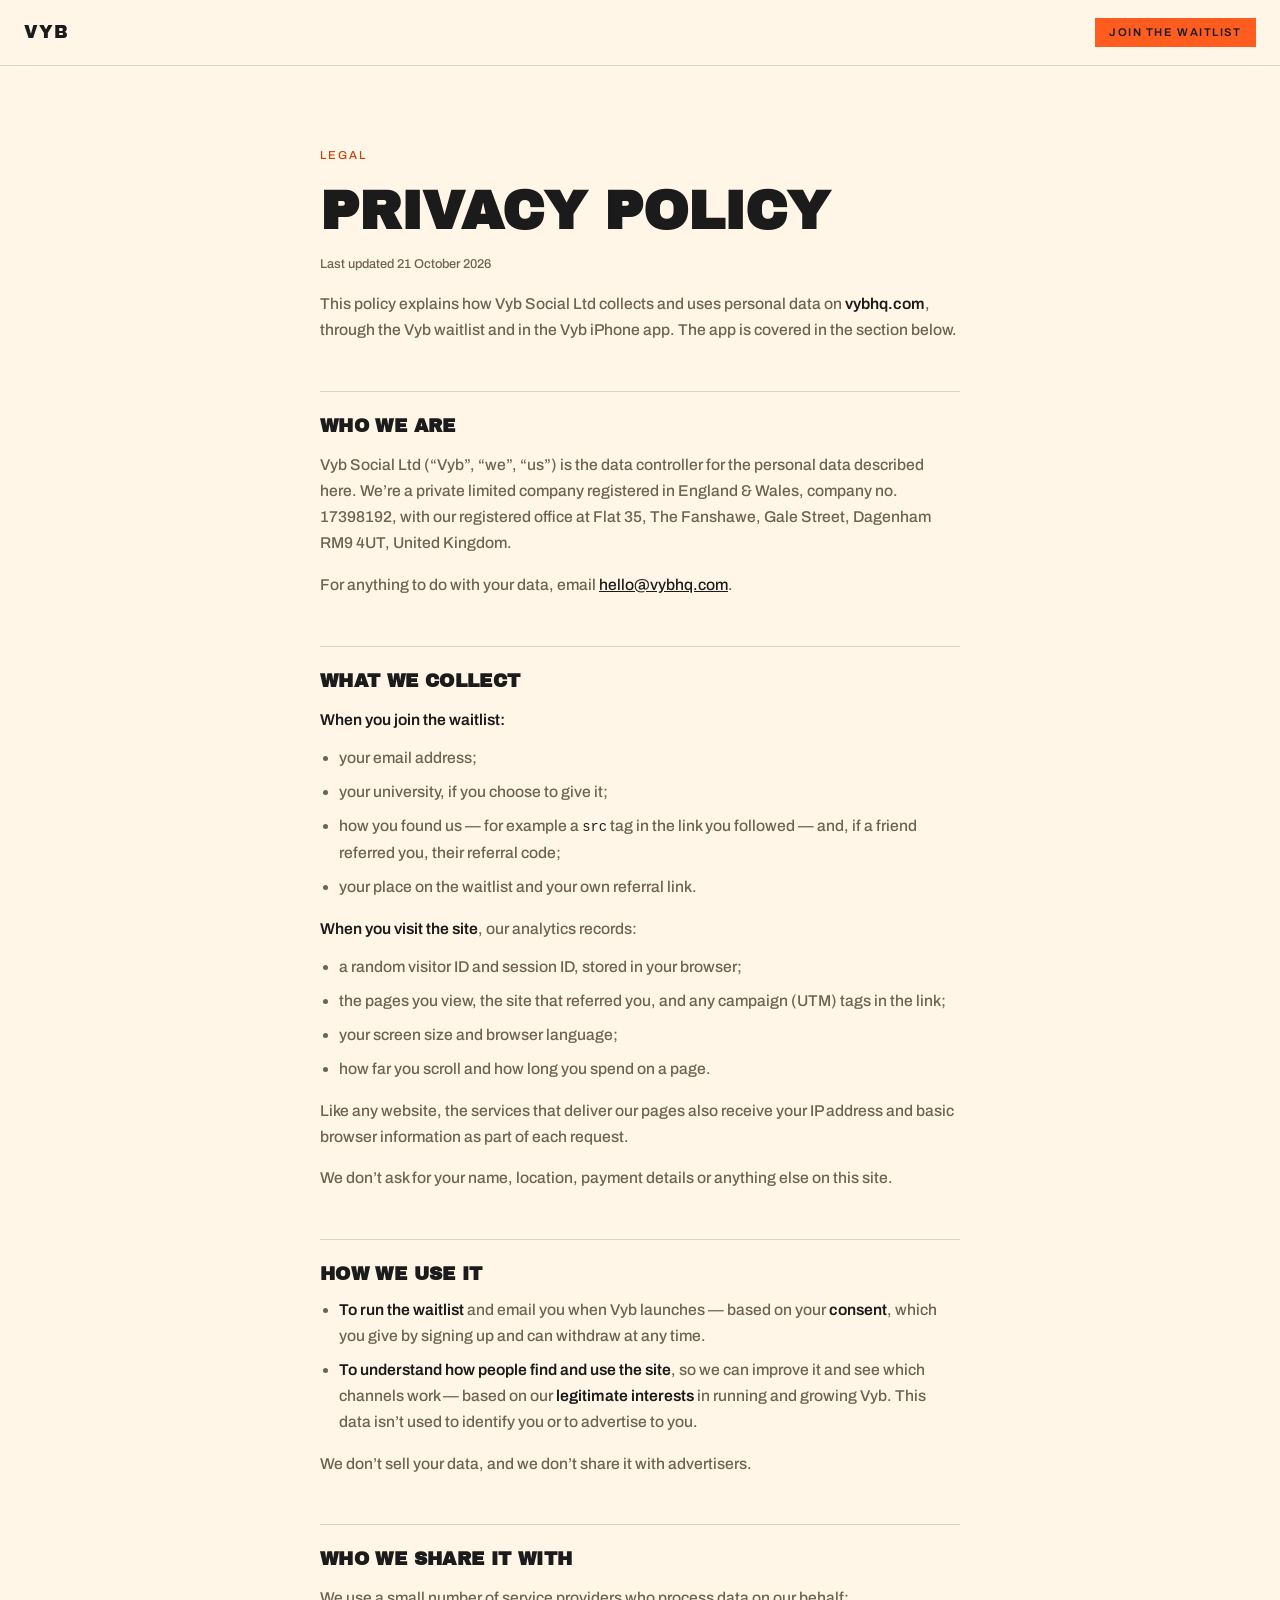
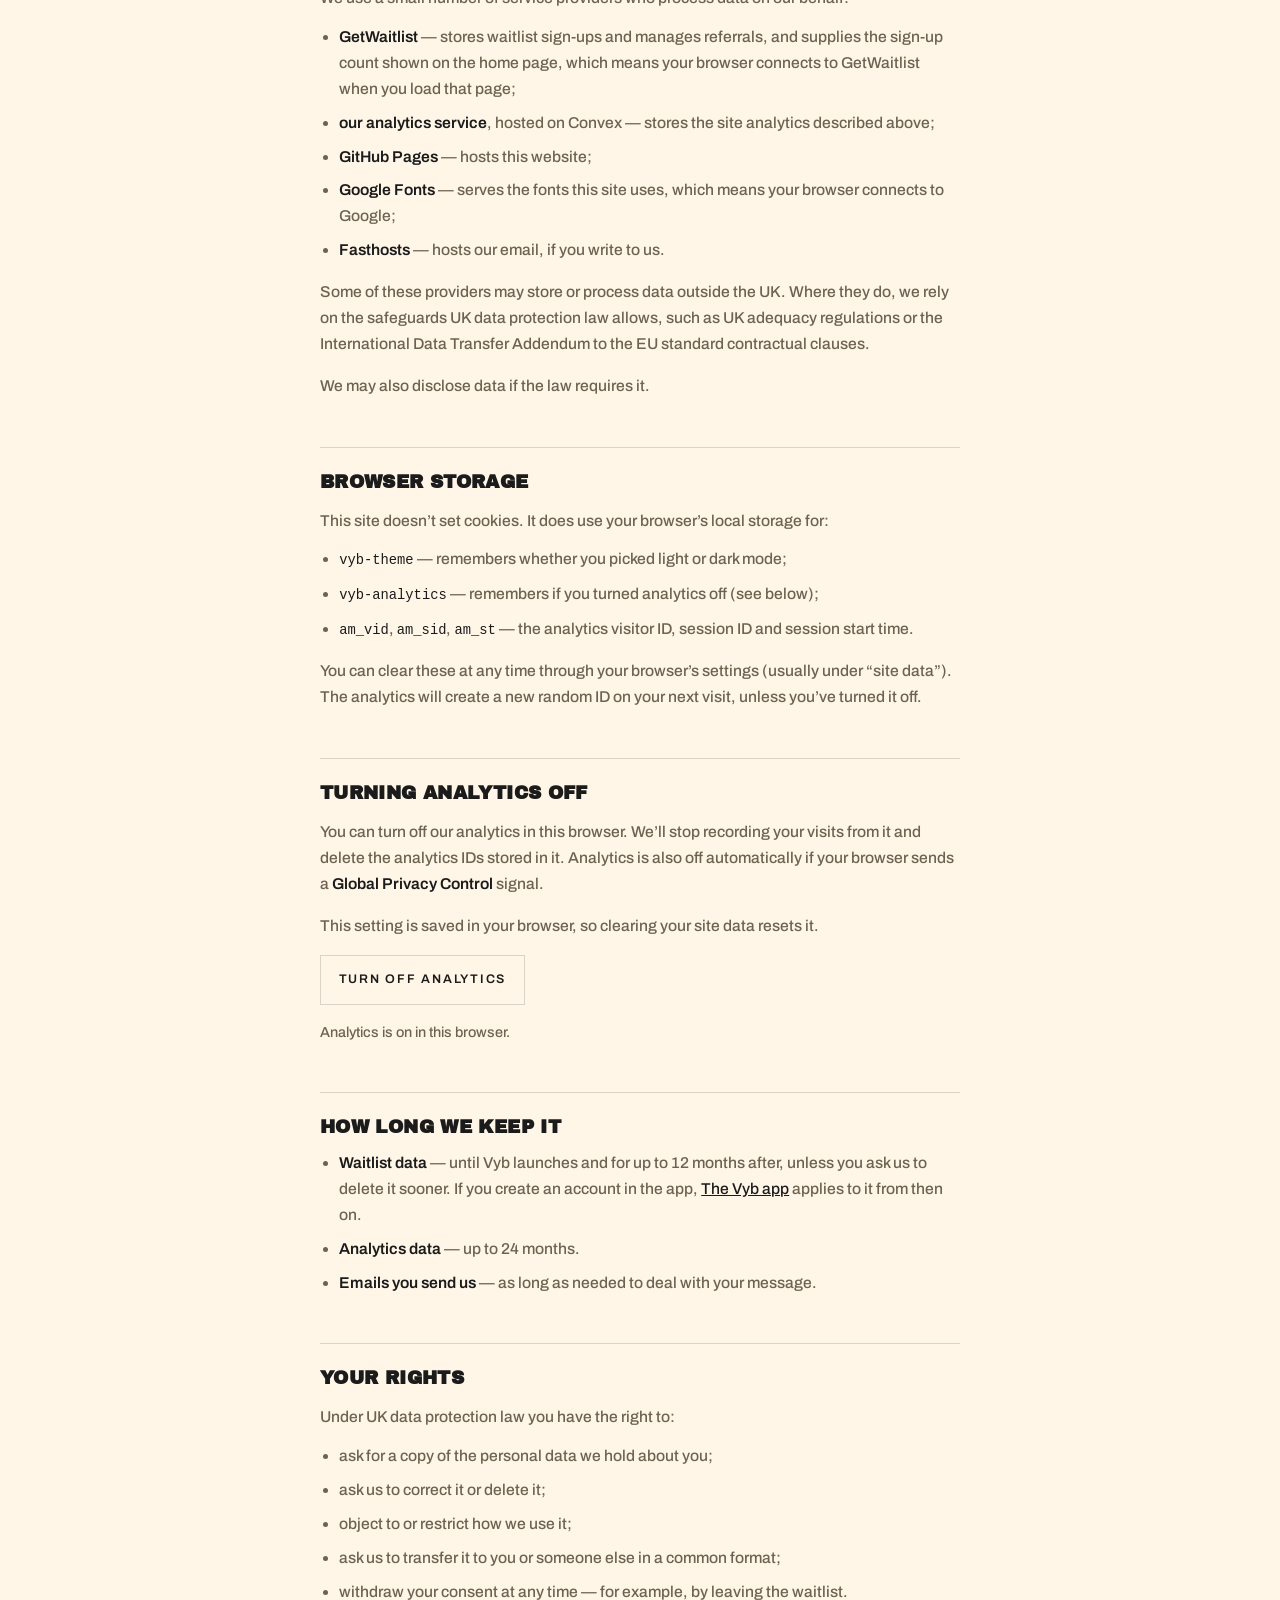
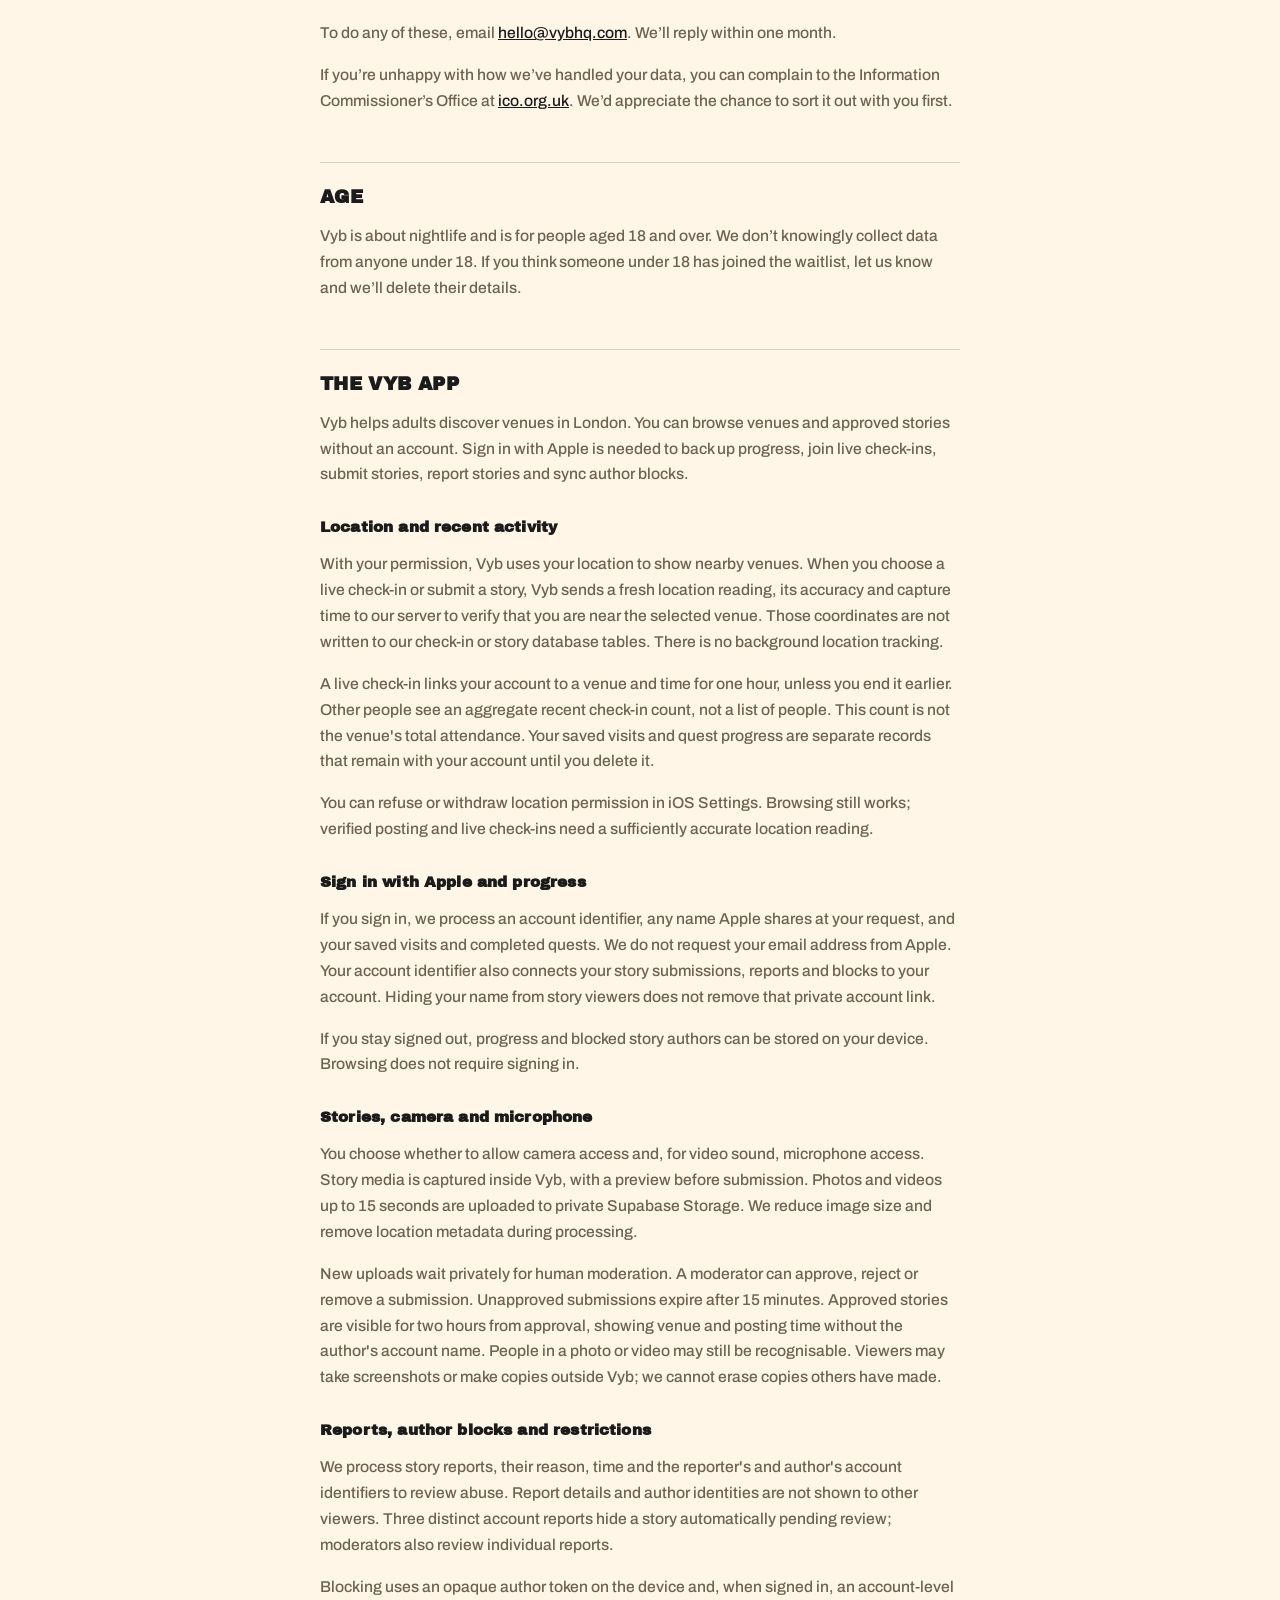
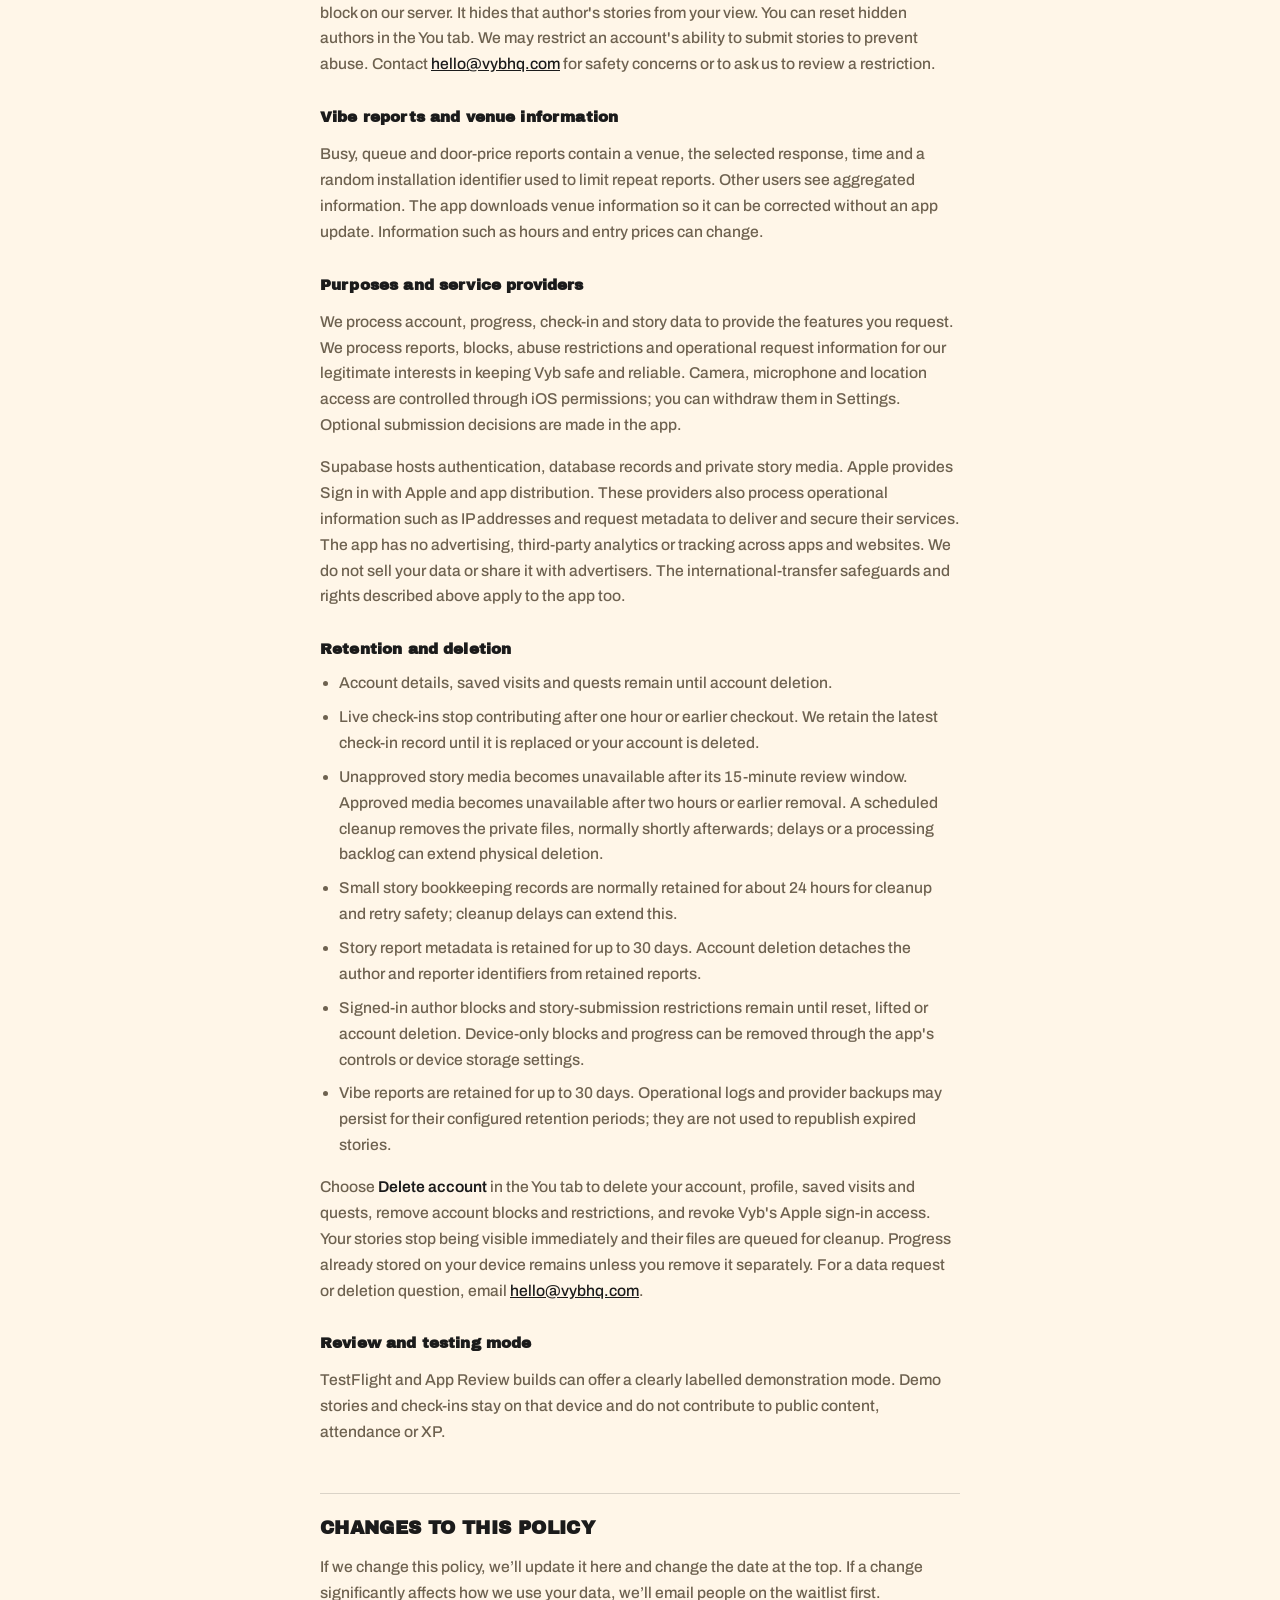
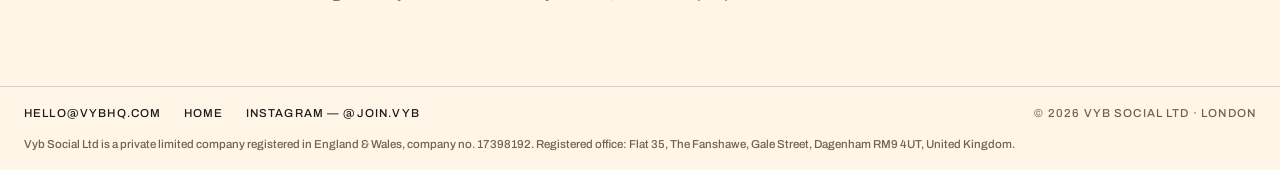
==== commit 487faa2d: "Update app privacy policy for verified activity and moderated venue stories" ====
--- a/privacy.html
+++ b/privacy.html
@@ -173,9 +173,9 @@
     <div class="inner">
       <p class="kicker">Legal</p>
       <h1>Privacy policy</h1>
-      <p class="updated">Last updated 18 September 2026</p>
-
-      <p>This policy explains how Vyb Social Ltd collects and uses personal data when you visit <b>vybhq.com</b> or join the Vyb waitlist. The Vyb app will have its own privacy policy when it launches.</p>
+      <p class="updated">Last updated 21 October 2026</p>
+
+      <p>This policy explains how Vyb Social Ltd collects and uses personal data on <b>vybhq.com</b>, through the Vyb waitlist and in the Vyb iPhone app. The app is covered in the section below.</p>
 
       <h2>Who we are</h2>
       <p>Vyb Social Ltd (“Vyb”, “we”, “us”) is the data controller for the personal data described here. We’re a private limited company registered in England &amp; Wales, company no. 17398192, with our registered office at Flat 35, The Fanshawe, Gale Street, Dagenham RM9 4UT, United Kingdom.</p>
@@ -256,51 +256,38 @@
       <p>Vyb is about nightlife and is for people aged 18 and over. We don’t knowingly collect data from anyone under 18. If you think someone under 18 has joined the waitlist, let us know and we’ll delete their details.</p>
 
       <h2 id="app">The Vyb app</h2>
-      <p>Vyb is an iPhone app for finding somewhere to go tonight. You can use all of it without an account. This section covers what the app collects; everything above covers the website.</p>
-
-      <h3>Your location</h3>
-      <p>With your permission, the app uses your location to centre the map on venues near you, and to check you’re actually at a venue when you check in or report how busy it is. That check happens on your phone: <b>we never receive your coordinates or store your location</b>, and there is no background or continuous tracking. You can refuse or withdraw the permission in iOS Settings at any time — the map still works, you just have to move it yourself.</p>
-
-      <h3>If you sign in with Apple</h3>
-      <p>Signing in is optional and only exists to keep your progress. When you do, we receive:</p>
-      <ul>
-        <li>an account ID from Apple, which is unique to Vyb and doesn’t identify you anywhere else;</li>
-        <li>your name, if Apple shares it — Apple only offers this the first time you sign in, and you can edit or hide it;</li>
-        <li>the venues you’ve checked in at and the quests you’ve completed, so they survive a new phone or a reinstall.</li>
-      </ul>
-      <p>We don’t ask Apple for your email address. Your check-ins are visible only to you: our database rules tie every row to your account and refuse anyone else, including other players.</p>
-      <p>If you never sign in, your XP, check-ins and quests stay on your phone and we never see them.</p>
-
-      <h3>Vibe reports</h3>
-      <p>When you tell us a venue is busy, has a queue or is charging entry, we store the venue, what you reported, the time, and a random ID the app generates when it’s installed. That ID isn’t your name, your Apple account or an identifier Apple gives us, and it lets us stop the same phone reporting the same thing repeatedly. Other people only ever see the totals, never who reported what.</p>
-
-      <h3>Venue information</h3>
-      <p>The app downloads the venue list from our database so prices and opening hours can be corrected without an app update. Like any internet request, our provider sees your IP address as part of it. The app has no advertising, no third-party analytics and no tracking across other apps or websites.</p>
-
-      <h3>How we use it, and why we’re allowed to</h3>
-      <ul>
-        <li><b>To run the app you asked for</b> — showing venues, awarding XP, keeping your progress with your account — because it’s necessary to provide the service to you (<b>contract</b>).</li>
-        <li><b>To keep vibe reports honest</b> — the location check and the random install ID — based on our <b>legitimate interests</b> in stopping false reports from people who aren’t there.</li>
-        <li><b>To use your location at all</b> — based on the <b>permission</b> you give iOS, which you can withdraw at any time.</li>
-      </ul>
-      <p>We don’t sell your data, we don’t share it with advertisers, and we don’t build advertising profiles.</p>
-
-      <h3>Who we share it with</h3>
-      <ul>
-        <li><b>Supabase</b> — hosts the database that holds venues, vibe reports and, if you sign in, your account and check-ins;</li>
-        <li><b>Apple</b> — provides Sign in with Apple and TestFlight, and tells us nothing about you beyond what’s described above.</li>
-      </ul>
-
-      <h3>Deleting your account</h3>
-      <p>Open the <b>You</b> tab and choose <b>Delete account</b>. Your account, check-ins, quests and name are deleted from our database straight away, and Vyb is removed from your Apple sign-ins, so Apple stops sharing anything with us. Progress saved on your phone stays there until you delete the app. You can also just sign out, which leaves everything as it is.</p>
-
-      <h3>How long we keep it</h3>
-      <ul>
-        <li><b>Your account and check-ins</b> — until you delete your account.</li>
-        <li><b>Vibe reports</b> — up to 30 days, after which they’re no use to anyone.</li>
-        <li><b>Your location</b> — never stored.</li>
-      </ul>
-      <p>Your rights, how to complain, and the 18+ rule above apply to the app too.</p>
+      <p>Vyb helps adults discover venues in London. You can browse venues and approved stories without an account. Sign in with Apple is needed to back up progress, join live check-ins, submit stories, report stories and sync author blocks.</p>
+      <h3>Location and recent activity</h3>
+      <p>With your permission, Vyb uses your location to show nearby venues. When you choose a live check-in or submit a story, Vyb sends a fresh location reading, its accuracy and capture time to our server to verify that you are near the selected venue. Those coordinates are not written to our check-in or story database tables. There is no background location tracking.</p>
+      <p>A live check-in links your account to a venue and time for one hour, unless you end it earlier. Other people see an aggregate recent check-in count, not a list of people. This count is not the venue's total attendance. Your saved visits and quest progress are separate records that remain with your account until you delete it.</p>
+      <p>You can refuse or withdraw location permission in iOS Settings. Browsing still works; verified posting and live check-ins need a sufficiently accurate location reading.</p>
+      <h3>Sign in with Apple and progress</h3>
+      <p>If you sign in, we process an account identifier, any name Apple shares at your request, and your saved visits and completed quests. We do not request your email address from Apple. Your account identifier also connects your story submissions, reports and blocks to your account. Hiding your name from story viewers does not remove that private account link.</p>
+      <p>If you stay signed out, progress and blocked story authors can be stored on your device. Browsing does not require signing in.</p>
+      <h3>Stories, camera and microphone</h3>
+      <p>You choose whether to allow camera access and, for video sound, microphone access. Story media is captured inside Vyb, with a preview before submission. Photos and videos up to 15 seconds are uploaded to private Supabase Storage. We reduce image size and remove location metadata during processing.</p>
+      <p>New uploads wait privately for human moderation. A moderator can approve, reject or remove a submission. Unapproved submissions expire after 15 minutes. Approved stories are visible for two hours from approval, showing venue and posting time without the author's account name. People in a photo or video may still be recognisable. Viewers may take screenshots or make copies outside Vyb; we cannot erase copies others have made.</p>
+      <h3>Reports, author blocks and restrictions</h3>
+      <p>We process story reports, their reason, time and the reporter's and author's account identifiers to review abuse. Report details and author identities are not shown to other viewers. Three distinct account reports hide a story automatically pending review; moderators also review individual reports.</p>
+      <p>Blocking uses an opaque author token on the device and, when signed in, an account-level block on our server. It hides that author's stories from your view. You can reset hidden authors in the You tab. We may restrict an account's ability to submit stories to prevent abuse. Contact <a href="mailto:hello@vybhq.com">hello@vybhq.com</a> for safety concerns or to ask us to review a restriction.</p>
+      <h3>Vibe reports and venue information</h3>
+      <p>Busy, queue and door-price reports contain a venue, the selected response, time and a random installation identifier used to limit repeat reports. Other users see aggregated information. The app downloads venue information so it can be corrected without an app update. Information such as hours and entry prices can change.</p>
+      <h3>Purposes and service providers</h3>
+      <p>We process account, progress, check-in and story data to provide the features you request. We process reports, blocks, abuse restrictions and operational request information for our legitimate interests in keeping Vyb safe and reliable. Camera, microphone and location access are controlled through iOS permissions; you can withdraw them in Settings. Optional submission decisions are made in the app.</p>
+      <p>Supabase hosts authentication, database records and private story media. Apple provides Sign in with Apple and app distribution. These providers also process operational information such as IP addresses and request metadata to deliver and secure their services. The app has no advertising, third-party analytics or tracking across apps and websites. We do not sell your data or share it with advertisers. The international-transfer safeguards and rights described above apply to the app too.</p>
+      <h3>Retention and deletion</h3>
+      <ul>
+        <li>Account details, saved visits and quests remain until account deletion.</li>
+        <li>Live check-ins stop contributing after one hour or earlier checkout. We retain the latest check-in record until it is replaced or your account is deleted.</li>
+        <li>Unapproved story media becomes unavailable after its 15-minute review window. Approved media becomes unavailable after two hours or earlier removal. A scheduled cleanup removes the private files, normally shortly afterwards; delays or a processing backlog can extend physical deletion.</li>
+        <li>Small story bookkeeping records are normally retained for about 24 hours for cleanup and retry safety; cleanup delays can extend this.</li>
+        <li>Story report metadata is retained for up to 30 days. Account deletion detaches the author and reporter identifiers from retained reports.</li>
+        <li>Signed-in author blocks and story-submission restrictions remain until reset, lifted or account deletion. Device-only blocks and progress can be removed through the app's controls or device storage settings.</li>
+        <li>Vibe reports are retained for up to 30 days. Operational logs and provider backups may persist for their configured retention periods; they are not used to republish expired stories.</li>
+      </ul>
+      <p>Choose <b>Delete account</b> in the You tab to delete your account, profile, saved visits and quests, remove account blocks and restrictions, and revoke Vyb's Apple sign-in access. Your stories stop being visible immediately and their files are queued for cleanup. Progress already stored on your device remains unless you remove it separately. For a data request or deletion question, email <a href="mailto:hello@vybhq.com">hello@vybhq.com</a>.</p>
+      <h3>Review and testing mode</h3>
+      <p>TestFlight and App Review builds can offer a clearly labelled demonstration mode. Demo stories and check-ins stay on that device and do not contribute to public content, attendance or XP.</p>
 
       <h2>Changes to this policy</h2>
       <p>If we change this policy, we’ll update it here and change the date at the top. If a change significantly affects how we use your data, we’ll email people on the waitlist first.</p>
